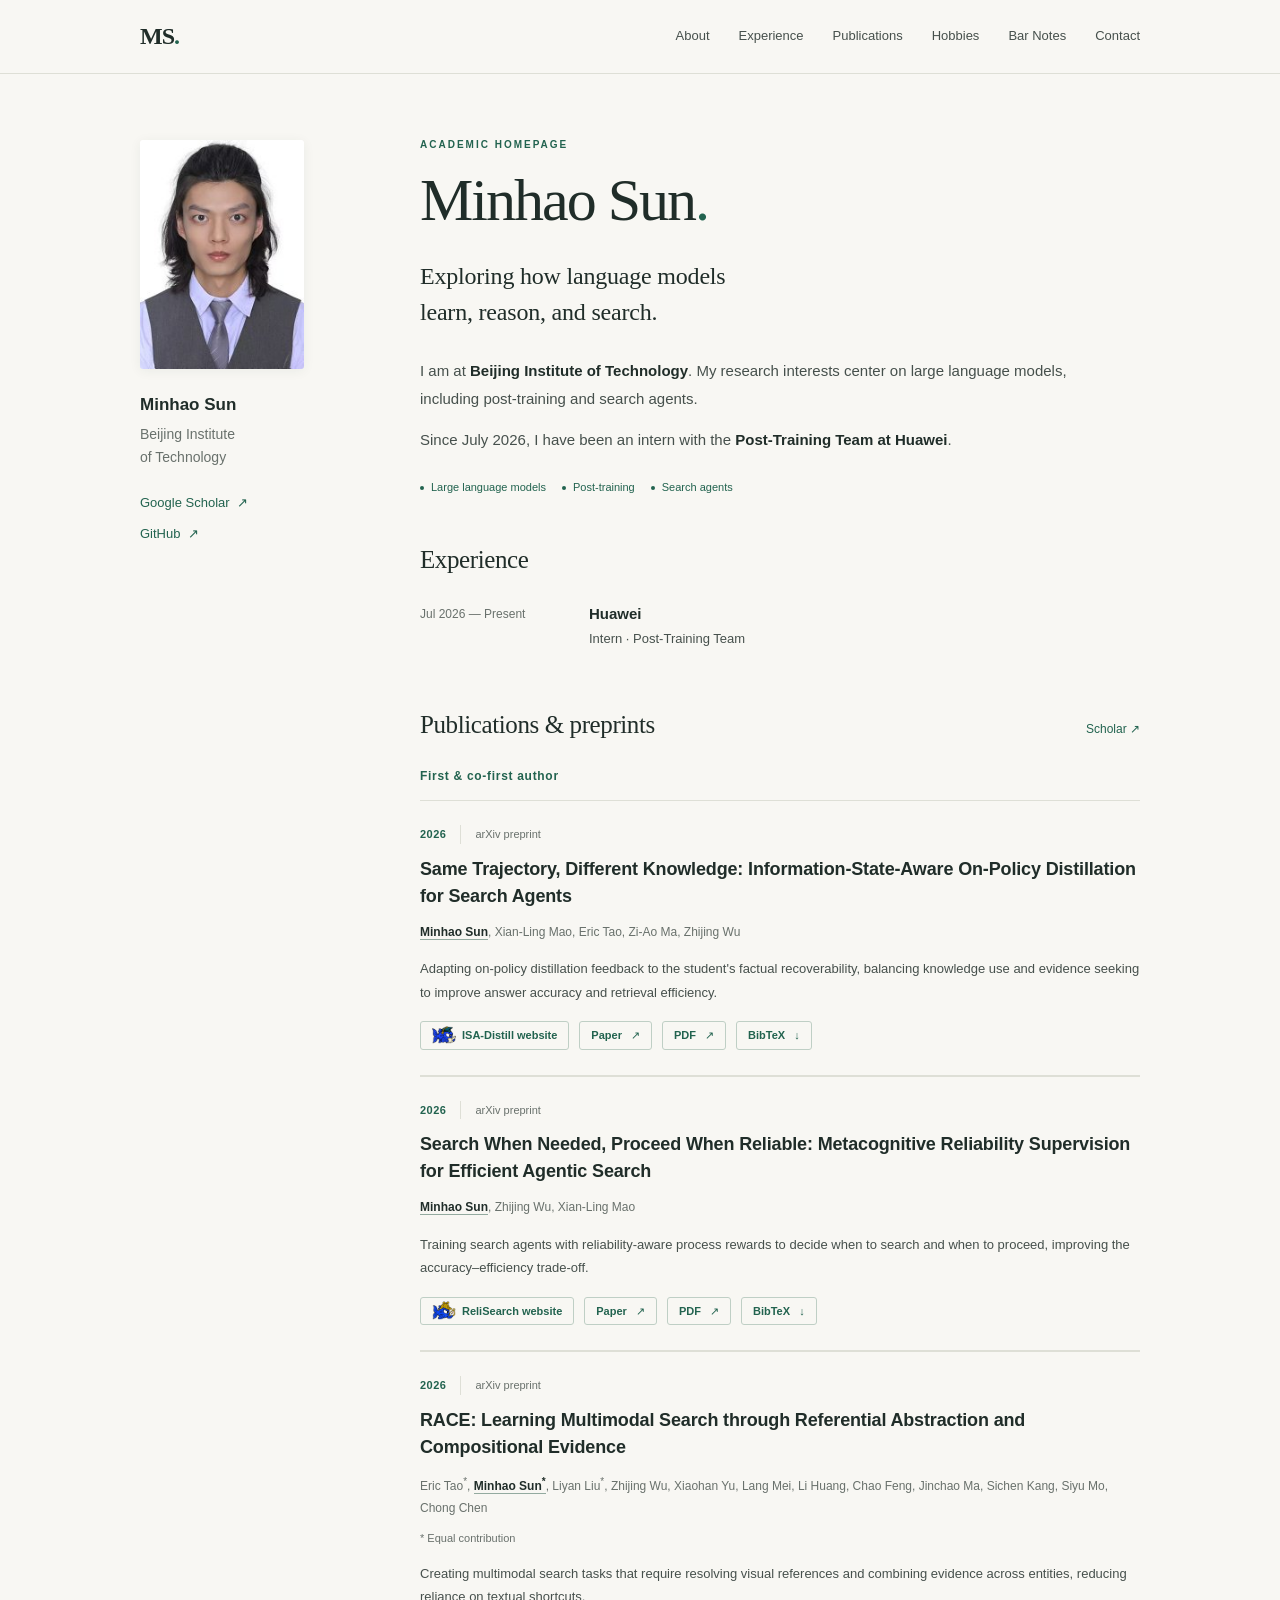
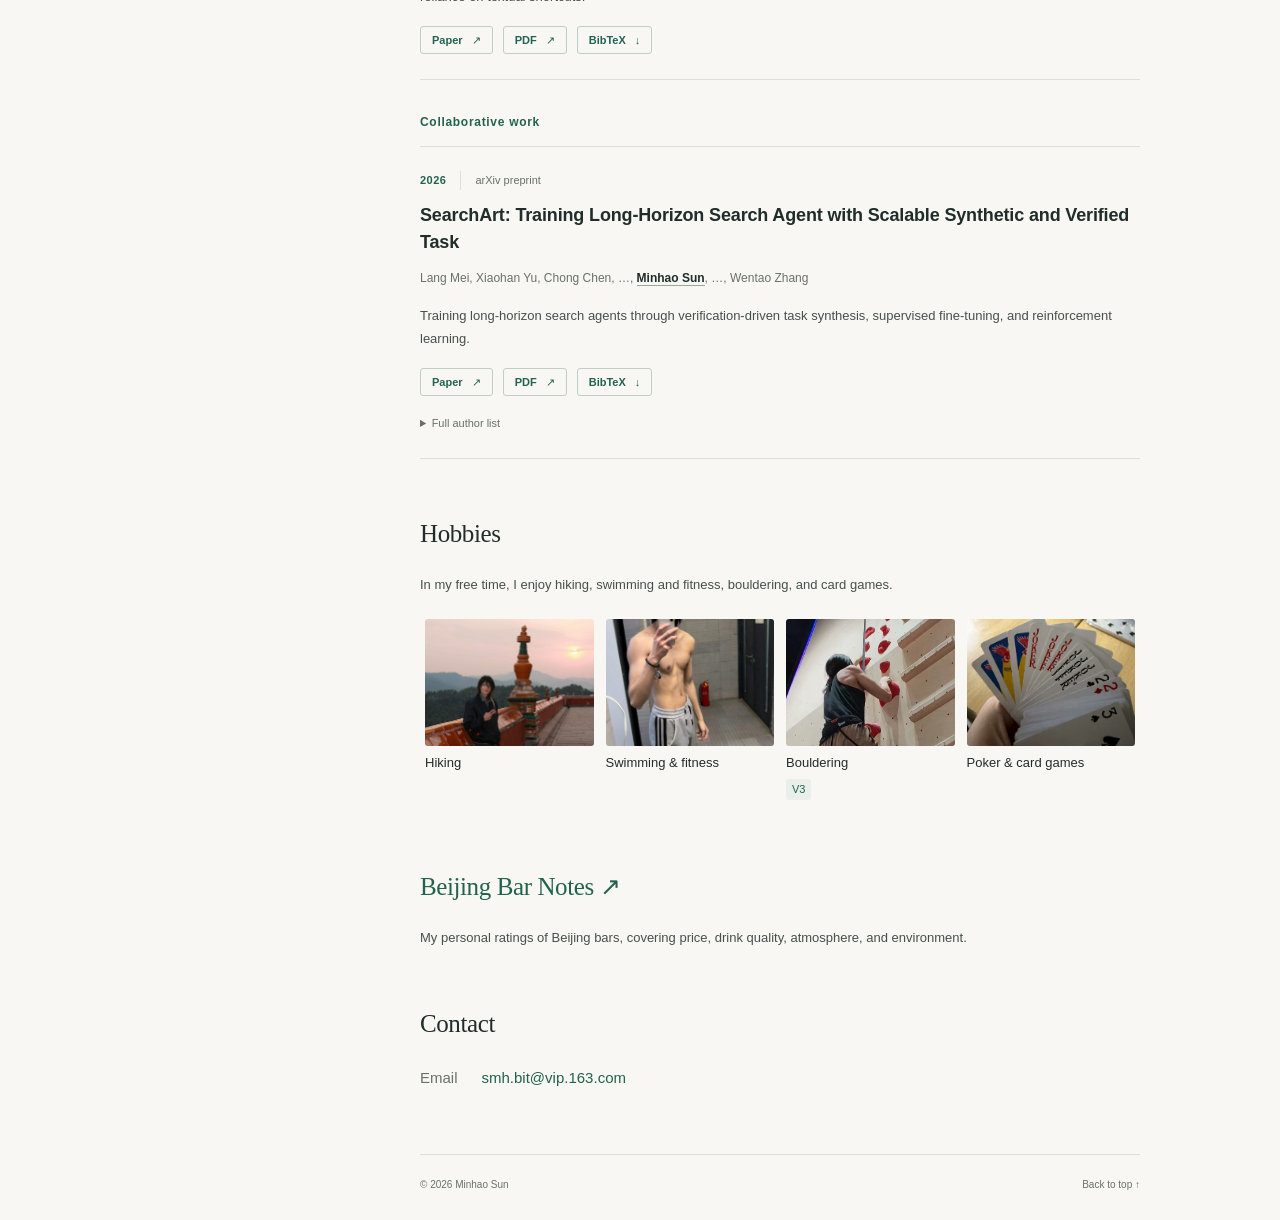
==== index.html @ 8933e7a0 "Link the ISA-Distill website from its publication entry" ====
<!doctype html>
<html lang="en">
<head>
  <meta charset="utf-8">
  <meta name="viewport" content="width=device-width, initial-scale=1">
  <title>Minhao Sun | Academic Homepage</title>
  <meta name="description" content="Minhao Sun, Beijing Institute of Technology. Research interests in large language models, post-training, and search agents.">
  <meta name="theme-color" content="#f8f7f3">
  <meta property="og:title" content="Minhao Sun | Academic Homepage">
  <meta property="og:description" content="Large language models, post-training, and search agents.">
  <meta property="og:type" content="website">
  <meta property="og:url" content="https://bitminhaosun.github.io/">
  <meta property="og:image" content="https://bitminhaosun.github.io/assets/portrait.jpg">
  <link rel="canonical" href="https://bitminhaosun.github.io/">
  <link rel="icon" href="assets/favicon.svg" type="image/svg+xml">
  <link rel="stylesheet" href="styles.css">
</head>
<body>
  <a class="skip-link" href="#main">Skip to content</a>
  <header class="site-header">
    <div class="header-inner">
      <a class="wordmark" href="#about" aria-label="Minhao Sun, home">MS<span aria-hidden="true">.</span></a>
      <nav aria-label="Main navigation">
        <a href="#about">About</a>
        <a href="#experience">Experience</a>
        <a href="#publications">Publications</a>
        <a href="#hobbies">Hobbies</a>
        <a href="#bar-notes">Bar Notes</a>
        <a href="#contact">Contact</a>
      </nav>
    </div>
  </header>

  <div class="page-layout">
    <aside class="profile" aria-label="Profile">
      <img class="portrait" src="assets/portrait.jpg" alt="Portrait of Minhao Sun" width="183" height="256">
      <div class="profile-info">
        <p class="profile-name">Minhao Sun</p>
        <p class="affiliation">Beijing Institute<br class="desktop-break"> of Technology</p>
        <div class="profile-links">
          <a href="https://scholar.google.com/citations?user=Bg1pQ3MAAAAJ&amp;hl=en">Google Scholar <span aria-hidden="true">↗</span></a>
          <a href="https://github.com/BITMinhaoSun">GitHub <span aria-hidden="true">↗</span></a>
        </div>
      </div>
    </aside>

    <main id="main">
      <section id="about" class="about" aria-labelledby="name">
        <p class="eyebrow">Academic homepage</p>
        <h1 id="name">Minhao Sun<span class="name-dot" aria-hidden="true">.</span></h1>
        <p class="intro">Exploring how language models<br class="wide-break"> learn, reason, and search.</p>
        <div class="bio">
          <p>I am at <strong>Beijing Institute of Technology</strong>. My research interests center on large language models, including post-training and search agents.</p>
          <p>Since July 2026, I have been an intern with the <strong>Post-Training Team at Huawei</strong>.</p>
        </div>
        <ul class="research-topics" aria-label="Research interests">
          <li>Large language models</li>
          <li>Post-training</li>
          <li>Search agents</li>
        </ul>
      </section>

      <section id="experience" class="section experience" aria-labelledby="experience-title">
        <div class="section-heading"><h2 id="experience-title">Experience</h2></div>
        <div class="experience-row">
          <p class="experience-date"><time datetime="2026-07">Jul 2026</time> — Present</p>
          <div>
            <h3>Huawei</h3>
            <p>Intern · Post-Training Team</p>
          </div>
        </div>
      </section>

      <section id="publications" class="section" aria-labelledby="publications-title">
        <div class="section-heading">
          <h2 id="publications-title">Publications &amp; preprints</h2>
          <a class="subtle-link" href="https://scholar.google.com/citations?user=Bg1pQ3MAAAAJ&amp;hl=en" aria-label="View publications on Google Scholar">Scholar <span aria-hidden="true">↗</span></a>
        </div>
        <section class="publication-group" aria-labelledby="lead-author-title">
          <h3 id="lead-author-title" class="publication-group-title">First &amp; co-first author</h3>
          <article class="publication" id="isa-distill">
            <div class="paper-meta"><span class="paper-year">2026</span><span>arXiv preprint</span></div>
            <h4><a href="https://arxiv.org/abs/2611.01987">Same Trajectory, Different Knowledge: Information-State-Aware On-Policy Distillation for Search Agents</a></h4>
            <p class="authors"><strong>Minhao Sun</strong>, Xian-Ling Mao, Eric Tao, Zi-Ao Ma, Zhijing Wu</p>
            <p class="paper-description">Adapting on-policy distillation feedback to the student's factual recoverability, balancing knowledge use and evidence seeking to improve answer accuracy and retrieval efficiency.</p>
            <div class="paper-links">
              <a class="project-website" href="ISA-OPD/"><img src="ISA-OPD/assets/favicon.png" width="24" height="24" alt="">ISA-Distill website</a>
              <a href="https://arxiv.org/abs/2611.01987">Paper <span aria-hidden="true">↗</span></a>
              <a href="https://arxiv.org/pdf/2611.01987">PDF <span aria-hidden="true">↗</span></a>
              <a href="assets/isa-distill.bib" download="isa-distill.bib">BibTeX <span aria-hidden="true">↓</span></a>
            </div>
          </article>
          <article class="publication" id="relisearch">
            <div class="paper-meta"><span class="paper-year">2026</span><span>arXiv preprint</span></div>
            <h4><a href="https://arxiv.org/abs/2610.41738">Search When Needed, Proceed When Reliable: Metacognitive Reliability Supervision for Efficient Agentic Search</a></h4>
            <p class="authors"><strong>Minhao Sun</strong>, Zhijing Wu, Xian-Ling Mao</p>
            <p class="paper-description">Training search agents with reliability-aware process rewards to decide when to search and when to proceed, improving the accuracy–efficiency trade-off.</p>
            <div class="paper-links">
              <a class="project-website" href="ReliSearch/"><img src="ReliSearch/assets/favicon.png" width="24" height="24" alt="">ReliSearch website</a>
              <a href="https://arxiv.org/abs/2610.41738">Paper <span aria-hidden="true">↗</span></a>
              <a href="https://arxiv.org/pdf/2610.41738">PDF <span aria-hidden="true">↗</span></a>
              <a href="assets/search-when-needed.bib" download="search-when-needed.bib">BibTeX <span aria-hidden="true">↓</span></a>
            </div>
          </article>
          <article class="publication">
            <div class="paper-meta"><span class="paper-year">2026</span><span>arXiv preprint</span></div>
            <h4><a href="https://arxiv.org/abs/2610.28382">RACE: Learning Multimodal Search through Referential Abstraction and Compositional Evidence</a></h4>
            <p class="authors">Eric Tao<sup>*</sup>, <strong>Minhao Sun<sup>*</sup></strong>, Liyan Liu<sup>*</sup>, Zhijing Wu, Xiaohan Yu, Lang Mei, Li Huang, Chao Feng, Jinchao Ma, Sichen Kang, Siyu Mo, Chong Chen</p>
            <p class="contribution-note">* Equal contribution</p>
            <p class="paper-description">Creating multimodal search tasks that require resolving visual references and combining evidence across entities, reducing reliance on textual shortcuts.</p>
            <div class="paper-links">
              <a href="https://arxiv.org/abs/2610.28382">Paper <span aria-hidden="true">↗</span></a>
              <a href="https://arxiv.org/pdf/2610.28382">PDF <span aria-hidden="true">↗</span></a>
              <a href="assets/race.bib" download="race.bib">BibTeX <span aria-hidden="true">↓</span></a>
            </div>
          </article>
        </section>
        <section class="publication-group" aria-labelledby="collaborative-title">
          <h3 id="collaborative-title" class="publication-group-title">Collaborative work</h3>
        <article class="publication">
          <div class="paper-meta"><span class="paper-year">2026</span><span>arXiv preprint</span></div>
          <h4><a href="https://arxiv.org/abs/2607.24850">SearchArt: Training Long-Horizon Search Agent with Scalable Synthetic and Verified Task</a></h4>
          <p class="authors">Lang Mei, Xiaohan Yu, Chong Chen, …, <strong>Minhao Sun</strong>, …, Wentao Zhang</p>
          <p class="paper-description">Training long-horizon search agents through verification-driven task synthesis, supervised fine-tuning, and reinforcement learning.</p>
          <div class="paper-links">
            <a href="https://arxiv.org/abs/2607.24850">Paper <span aria-hidden="true">↗</span></a>
            <a href="https://arxiv.org/pdf/2607.24850">PDF <span aria-hidden="true">↗</span></a>
            <a href="assets/searchart.bib" download="searchart.bib">BibTeX <span aria-hidden="true">↓</span></a>
          </div>
          <details class="author-details">
            <summary>Full author list</summary>
            <p>Lang Mei, Xiaohan Yu, Chong Chen, Liyan Liu, Xiangnan Chen, Jinchao Ma, Chao Feng, Li Huang, Siyu Mo, Sichen Kang, Yunkun Xu, Zhihan Yang, Zhujun Xue, Jingren Zhang, Qing He, Yingdi Huang, Hao Jiang, Ziao Ma, Zewei Pan, <strong>Minhao Sun</strong>, Zhuo Tao, Jinzhao Xiao, Gangtao Xin, Huanyao Zhang, Wenjian Zhang, Jiangshan Zhang, Guojie Zhu, Fangzhou Zou, Jiaxin Mao, Wentao Zhang.</p>
          </details>
        </article>
        </section>
      </section>

      <section id="hobbies" class="section hobbies" aria-labelledby="hobbies-title">
        <div class="section-heading"><h2 id="hobbies-title">Hobbies</h2></div>
          <p class="hobbies-intro">In my free time, I enjoy hiking, swimming and fitness, bouldering, and card games.</p>
        <div class="hobby-grid">
          <figure class="hobby">
            <a href="assets/hobbies/hiking.jpg" aria-label="View hiking photo">
              <img src="assets/hobbies/hiking.jpg" alt="A moment outdoors with mountains at sunset" width="1440" height="1017" loading="lazy" decoding="async">
            </a>
            <figcaption><span class="hobby-title">Hiking</span></figcaption>
          </figure>
          <figure class="hobby">
            <a href="assets/hobbies/swimming-fitness.png" aria-label="View swimming and fitness photo">
              <img src="assets/hobbies/swimming-fitness.png" alt="Fitness mirror selfie" width="1440" height="1169" loading="lazy" decoding="async">
            </a>
            <figcaption><span class="hobby-title">Swimming &amp; fitness</span></figcaption>
          </figure>
          <figure class="hobby">
            <a href="assets/hobbies/climbing.jpg" aria-label="View bouldering photo">
              <img src="assets/hobbies/climbing.jpg" alt="Climbing an indoor wall with a safety harness" width="1206" height="804" loading="lazy" decoding="async">
            </a>
            <figcaption><span class="hobby-title">Bouldering</span><span class="hobby-tags" aria-label="Bouldering grade"><span>V3</span></span></figcaption>
          </figure>
          <figure class="hobby">
            <a href="assets/hobbies/poker.jpg" aria-label="View poker photo">
              <img src="assets/hobbies/poker.jpg" alt="A hand of playing cards" width="1762" height="1279" loading="lazy" decoding="async">
            </a>
            <figcaption><span class="hobby-title">Poker &amp; card games</span></figcaption>
          </figure>
        </div>
      </section>

      <section id="bar-notes" class="section" aria-labelledby="bar-notes-title">
        <div class="section-heading"><h2 id="bar-notes-title"><a href="bars.html">Beijing Bar Notes <span aria-hidden="true">↗</span></a></h2></div>
        <p class="hobbies-intro">My personal ratings of Beijing bars, covering price, drink quality, atmosphere, and environment.</p>
      </section>

      <section id="contact" class="section contact" aria-labelledby="contact-title">
        <div class="section-heading"><h2 id="contact-title">Contact</h2></div>
        <p class="contact-email"><span>Email</span><a href="mailto:smh.bit@vip.163.com">smh.bit@vip.163.com</a></p>
      </section>

      <footer>
        <span>© 2026 Minhao Sun</span>
        <a href="#about">Back to top <span aria-hidden="true">↑</span></a>
      </footer>
    </main>
  </div>
</body>
</html>
---- styles.css ----
:root {
  color-scheme: light;
  --page: #f8f7f3;
  --ink: #202d29;
  --body: #46504c;
  --muted: #69716c;
  --accent: #22634f;
  --line: #dedfd6;
}
* { box-sizing: border-box; }
html { scroll-behavior: smooth; scroll-padding-top: 32px; }
body {
  margin: 0;
  background: var(--page);
  color: var(--body);
  font-family: -apple-system, BlinkMacSystemFont, "Segoe UI", Helvetica, Arial, sans-serif;
  font-size: 16px;
  line-height: 1.7;
  -webkit-font-smoothing: antialiased;
}
a { color: var(--accent); text-decoration: none; text-underline-offset: 4px; }
a:hover { text-decoration: underline; }
a:focus-visible, summary:focus-visible { outline: 2px solid var(--accent); outline-offset: 5px; border-radius: 2px; }
strong { font-weight: 600; color: var(--ink); }
.skip-link { position: absolute; top: -100px; left: 20px; padding: 8px 16px; background: white; z-index: 5; }
.skip-link:focus { top: 12px; }
.site-header { border-bottom: 1px solid var(--line); }
.header-inner { max-width: 1080px; margin: 0 auto; padding: 23px 40px; display: flex; justify-content: space-between; align-items: center; }
.wordmark { font: 600 24px Georgia, "Times New Roman", serif; color: var(--ink); letter-spacing: -1px; }
.wordmark span { color: var(--accent); }
.wordmark:hover { text-decoration: none; }
nav { display: flex; gap: 29px; font-size: 13px; }
nav a { color: var(--body); }
.page-layout { max-width: 1080px; margin: 0 auto; padding: 66px 40px 0; display: grid; grid-template-columns: 216px minmax(0, 1fr); gap: 64px; }
.profile { align-self: start; position: sticky; top: 42px; }
.portrait { display: block; width: 164px; height: auto; border-radius: 3px; background: #fff; box-shadow: 0 2px 12px #243d2810; }
.profile-name { margin: 22px 0 3px; color: var(--ink); font-size: 17px; font-weight: 600; }
.affiliation { margin: 0; color: var(--muted); font-size: 14px; line-height: 1.6; }
.profile-links { margin-top: 24px; display: flex; flex-direction: column; align-items: flex-start; gap: 9px; font-size: 13px; }
.profile-links span { margin-left: 4px; }
.eyebrow { margin: -4px 0 14px; color: var(--accent); font-size: 10px; font-weight: 650; letter-spacing: 2px; text-transform: uppercase; }
h1, h2, h3, h4, p { overflow-wrap: break-word; }
h1 { margin: 0; color: var(--ink); font: 400 clamp(42px, 5vw, 60px)/1.12 Georgia, "Times New Roman", serif; letter-spacing: -2px; }
.name-dot { color: var(--accent); }
.intro { margin: 24px 0 27px; font: 400 24px/1.5 Georgia, "Times New Roman", serif; color: var(--ink); letter-spacing: -.2px; }
.bio { max-width: 650px; font-size: 15px; line-height: 1.85; }
.bio p { margin: 0 0 13px; }
.research-topics { list-style: none; padding: 0; margin: 25px 0 0; display: flex; flex-wrap: wrap; gap: 8px 16px; font-size: 11px; color: var(--accent); }
.research-topics li { display: flex; align-items: center; gap: 7px; }
.research-topics li::before { content: ""; width: 4px; height: 4px; border-radius: 50%; background: var(--accent); }
.section { margin-top: 59px; }
.section-heading { display: flex; align-items: baseline; justify-content: space-between; gap: 16px; margin-bottom: 24px; }
h2 { margin: 0; color: var(--ink); font: 400 25px/1.3 Georgia, "Times New Roman", serif; letter-spacing: -.4px; }
.subtle-link { flex-shrink: 0; font-size: 12px; }
.publication-group + .publication-group { margin-top: 32px; }
.publication-group-title { margin: 0 0 14px; color: var(--accent); font-size: 12px; font-weight: 600; letter-spacing: .7px; }
.contribution-note { margin: 10px 0 0; color: var(--muted); font-size: 11px; }
.publication { border-top: 1px solid var(--line); border-bottom: 1px solid var(--line); padding: 24px 0 25px; }
.paper-meta { display: flex; gap: 14px; align-items: center; color: var(--muted); font-size: 11px; margin-bottom: 12px; }
.paper-year { color: var(--accent); font-weight: 650; letter-spacing: .5px; }
.paper-meta > span + span { border-left: 1px solid var(--line); padding-left: 14px; }
.publication h4 { margin: 0 0 12px; color: var(--ink); font-size: 18px; font-weight: 600; line-height: 1.5; letter-spacing: -.15px; }
.publication h4 a { color: inherit; }
.authors { margin: 0; font-size: 12px; line-height: 1.8; color: var(--muted); }
.authors strong { color: var(--ink); border-bottom: 1px solid #93aa9f; }
.paper-description { margin: 14px 0 17px; font-size: 13px; line-height: 1.8; }
.paper-links { display: flex; flex-wrap: wrap; gap: 10px; }
.paper-links a { font-size: 11px; font-weight: 550; line-height: 1.5; padding: 5px 11px; border: 1px solid #bfcfc5; border-radius: 3px; }
.paper-links a:hover { background: #eaf0e9; text-decoration: none; border-color: var(--accent); }
.paper-links .project-website { display: inline-flex; align-items: center; gap: 6px; padding-block: 1px; }
.paper-links span { margin-left: 6px; }
.author-details { margin-top: 18px; font-size: 11px; color: var(--muted); }
.author-details summary { cursor: pointer; width: fit-content; }
.author-details p { line-height: 1.9; margin: 12px 0 0; }
.experience { margin-top: 47px; }
.experience-row { display: grid; grid-template-columns: 155px 1fr; gap: 14px; }
.experience-date { margin: 3px 0 0; font-size: 12px; color: var(--muted); }
.experience-row h3 { margin: 0 0 2px; font-size: 15px; font-weight: 600; color: var(--ink); }
.experience-row div p { margin: 0; font-size: 13px; }
.hobbies-intro { margin: 16px 0 0; font-size: 13px; line-height: 1.7; }
.hobby-title { display: block; line-height: 1.5; }
.hobby-tags { display: flex; flex-wrap: wrap; gap: 4px; margin-top: 7px; }
.hobby-tags > span { padding: 2px 6px; border-radius: 3px; background: #eaf0e9; color: var(--accent); font-size: 11px; font-weight: 400; line-height: 1.5; white-space: nowrap; }
.hobby-grid { display: grid; grid-template-columns: repeat(4, minmax(150px, 1fr)); gap: 12px; margin-top: 18px; padding: 5px 5px 12px; overflow-x: auto; scroll-snap-type: x proximity; }
.hobby { margin: 0; min-width: 0; scroll-snap-align: start; }
.hobby a { display: block; border-radius: 3px; }
.hobby img { display: block; width: 100%; height: auto; aspect-ratio: 4 / 3; object-fit: cover; border-radius: 3px; background: var(--line); }
.hobby figcaption { margin-top: 7px; color: var(--ink); font-size: 13px; font-weight: 500; }
.contact-email { display: flex; flex-wrap: wrap; gap: 8px 24px; margin: 0; font-size: 15px; }
.contact-email span { color: var(--muted); }
.contact-email a { overflow-wrap: anywhere; }
footer { margin-top: 64px; border-top: 1px solid var(--line); padding: 21px 0 27px; display: flex; justify-content: space-between; gap: 16px; font-size: 10px; color: var(--muted); }
footer a { color: var(--muted); }
footer { flex-wrap: wrap; }
@media (max-width: 900px) {
  .page-layout { grid-template-columns: 180px minmax(0, 1fr); gap: 38px; padding-top: 48px; }
  .portrait { width: 150px; }
  .intro { font-size: 22px; }
  .wide-break { display: none; }
  .research-topics { gap: 7px 12px; }
}
@media (max-width: 650px) {
  .header-inner { padding: 18px 24px; flex-wrap: wrap; gap: 16px; }
  nav { flex-wrap: wrap; gap: 8px 17px; font-size: 11px; }
  .page-layout { display: block; padding: 31px 24px 0; }
  .profile { position: static; display: flex; gap: 24px; align-items: center; margin-bottom: 40px; }
  .portrait { width: 98px; flex-shrink: 0; }
  .profile-name { margin: 0 0 4px; font-size: 16px; }
  .affiliation { font-size: 12px; }
  .desktop-break { display: none; }
  .profile-links { margin-top: 13px; gap: 4px; font-size: 12px; }
  .eyebrow { font-size: 9px; margin-bottom: 12px; }
  h1 { font-size: 47px; }
  .intro { font-size: 23px; margin-top: 20px; margin-bottom: 22px; }
  .bio { font-size: 14px; }
  .research-topics { font-size: 10px; }
  .section { margin-top: 43px; }
  h2 { font-size: 23px; }
  .section-heading { gap: 12px; margin-bottom: 20px; }
  .subtle-link { font-size: 11px; }
  .publication h4 { font-size: 17px; }
  .authors { font-size: 12px; }
  .paper-description { font-size: 13px; }
  .experience-row { grid-template-columns: 1fr; gap: 6px; }
  footer { margin-top: 48px; }
}
@media (max-width: 480px) {
  nav { width: 100%; }

}
@media (prefers-reduced-motion: reduce) { html { scroll-behavior: auto; } }
@media print {
  body { background: white; font-size: 12px; }
  .site-header, .skip-link, footer, .paper-links, .author-details { display: none; }
  .page-layout { padding: 0; gap: 30px; grid-template-columns: 150px minmax(0, 1fr); }
  .profile { position: static; }
  .portrait { width: 125px; }
  h1 { font-size: 40px; }
  .section { break-inside: avoid; margin-top: 30px; }
}
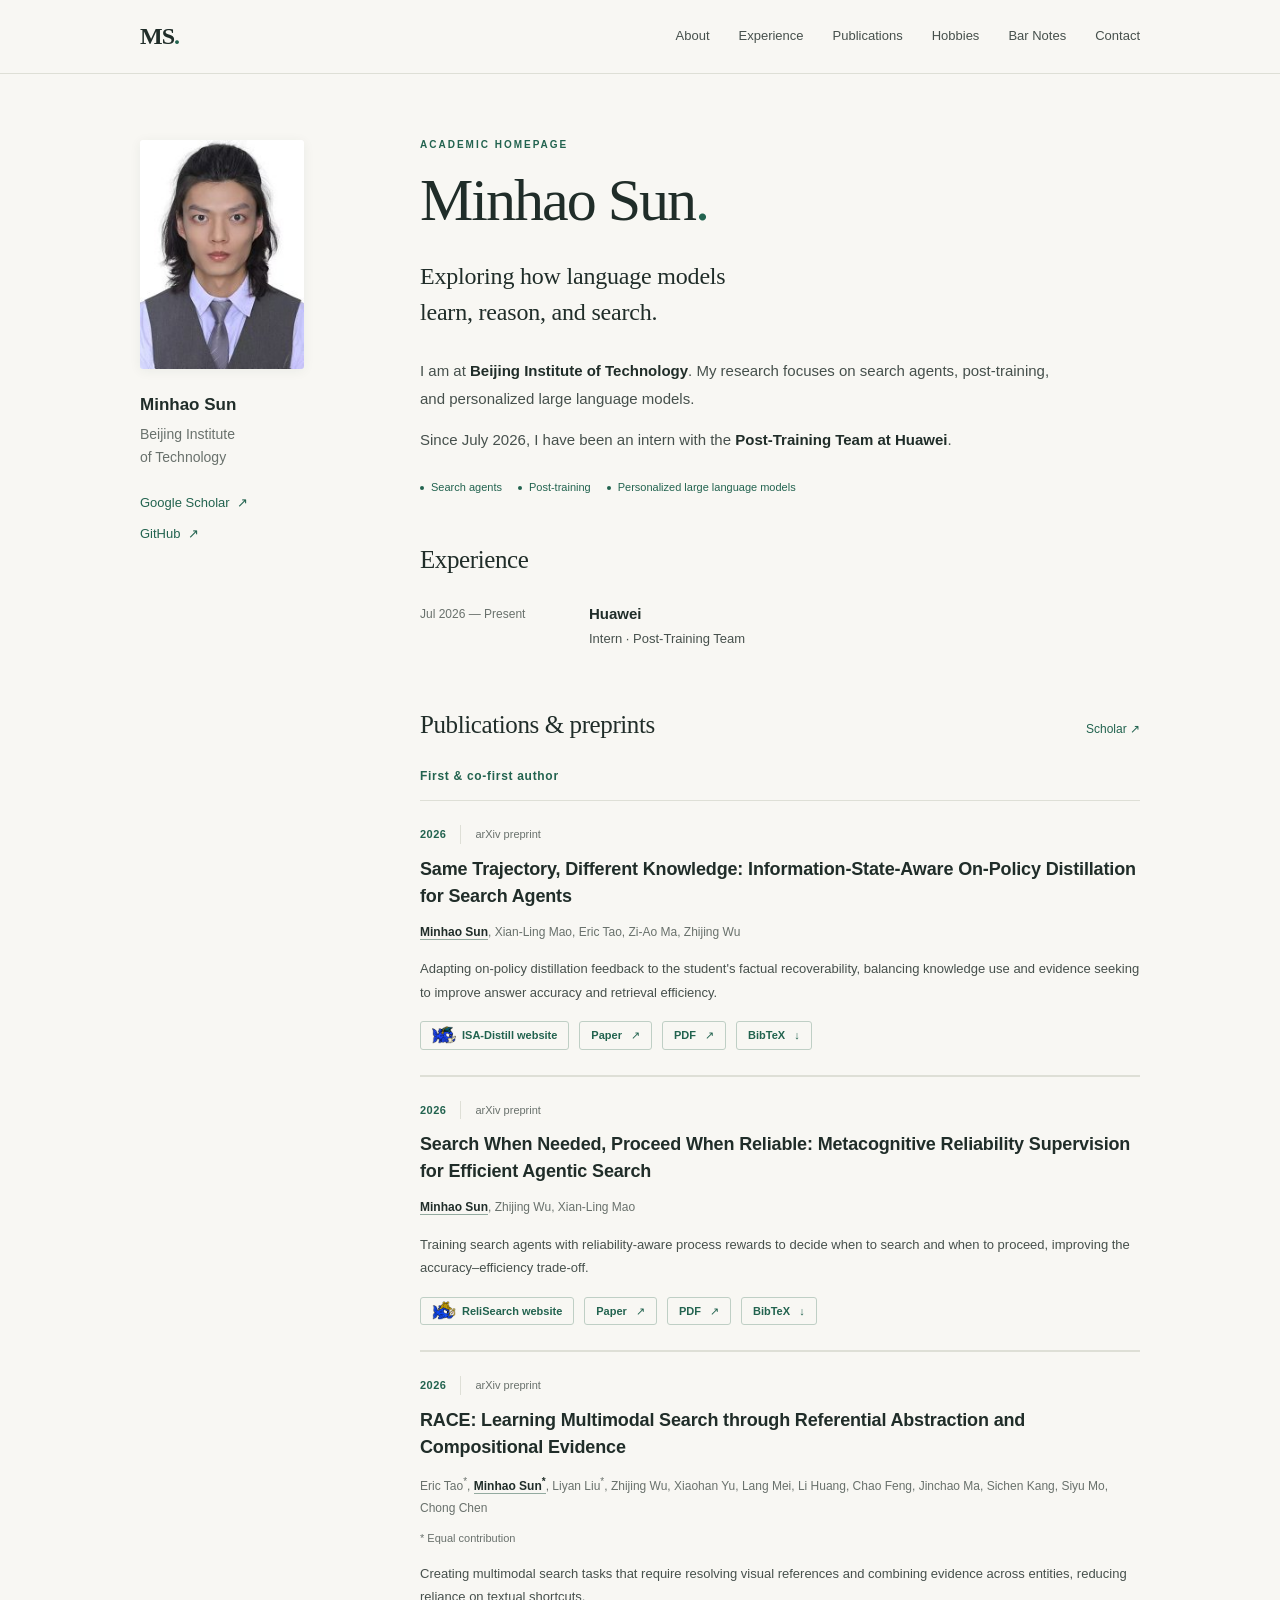
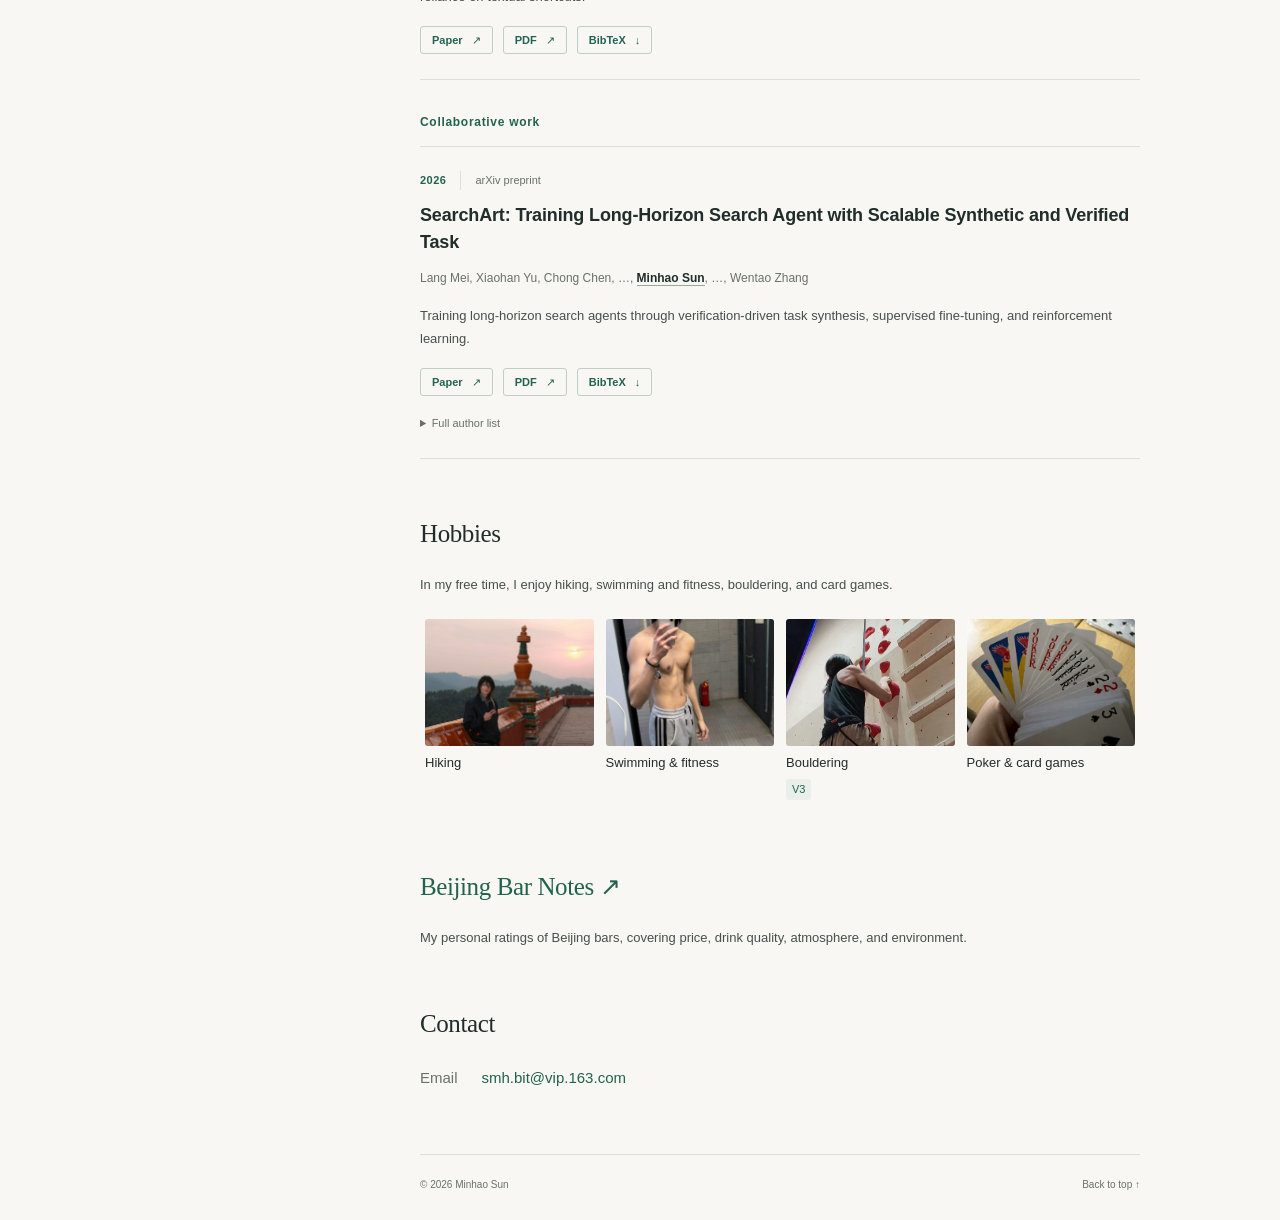
==== commit 3edd02d1: "Update research interests on the personal homepage" ====
--- a/index.html
+++ b/index.html
@@ -4,10 +4,10 @@
   <meta charset="utf-8">
   <meta name="viewport" content="width=device-width, initial-scale=1">
   <title>Minhao Sun | Academic Homepage</title>
-  <meta name="description" content="Minhao Sun, Beijing Institute of Technology. Research interests in large language models, post-training, and search agents.">
+  <meta name="description" content="Minhao Sun, Beijing Institute of Technology. Research interests in search agents, post-training, and personalized large language models.">
   <meta name="theme-color" content="#f8f7f3">
   <meta property="og:title" content="Minhao Sun | Academic Homepage">
-  <meta property="og:description" content="Large language models, post-training, and search agents.">
+  <meta property="og:description" content="Search agents, post-training, and personalized large language models.">
   <meta property="og:type" content="website">
   <meta property="og:url" content="https://bitminhaosun.github.io/">
   <meta property="og:image" content="https://bitminhaosun.github.io/assets/portrait.jpg">
@@ -50,13 +50,13 @@
         <h1 id="name">Minhao Sun<span class="name-dot" aria-hidden="true">.</span></h1>
         <p class="intro">Exploring how language models<br class="wide-break"> learn, reason, and search.</p>
         <div class="bio">
-          <p>I am at <strong>Beijing Institute of Technology</strong>. My research interests center on large language models, including post-training and search agents.</p>
+          <p>I am at <strong>Beijing Institute of Technology</strong>. My research focuses on search agents, post-training, and personalized large language models.</p>
           <p>Since July 2026, I have been an intern with the <strong>Post-Training Team at Huawei</strong>.</p>
         </div>
         <ul class="research-topics" aria-label="Research interests">
-          <li>Large language models</li>
+          <li>Search agents</li>
           <li>Post-training</li>
-          <li>Search agents</li>
+          <li>Personalized large language models</li>
         </ul>
       </section>
 
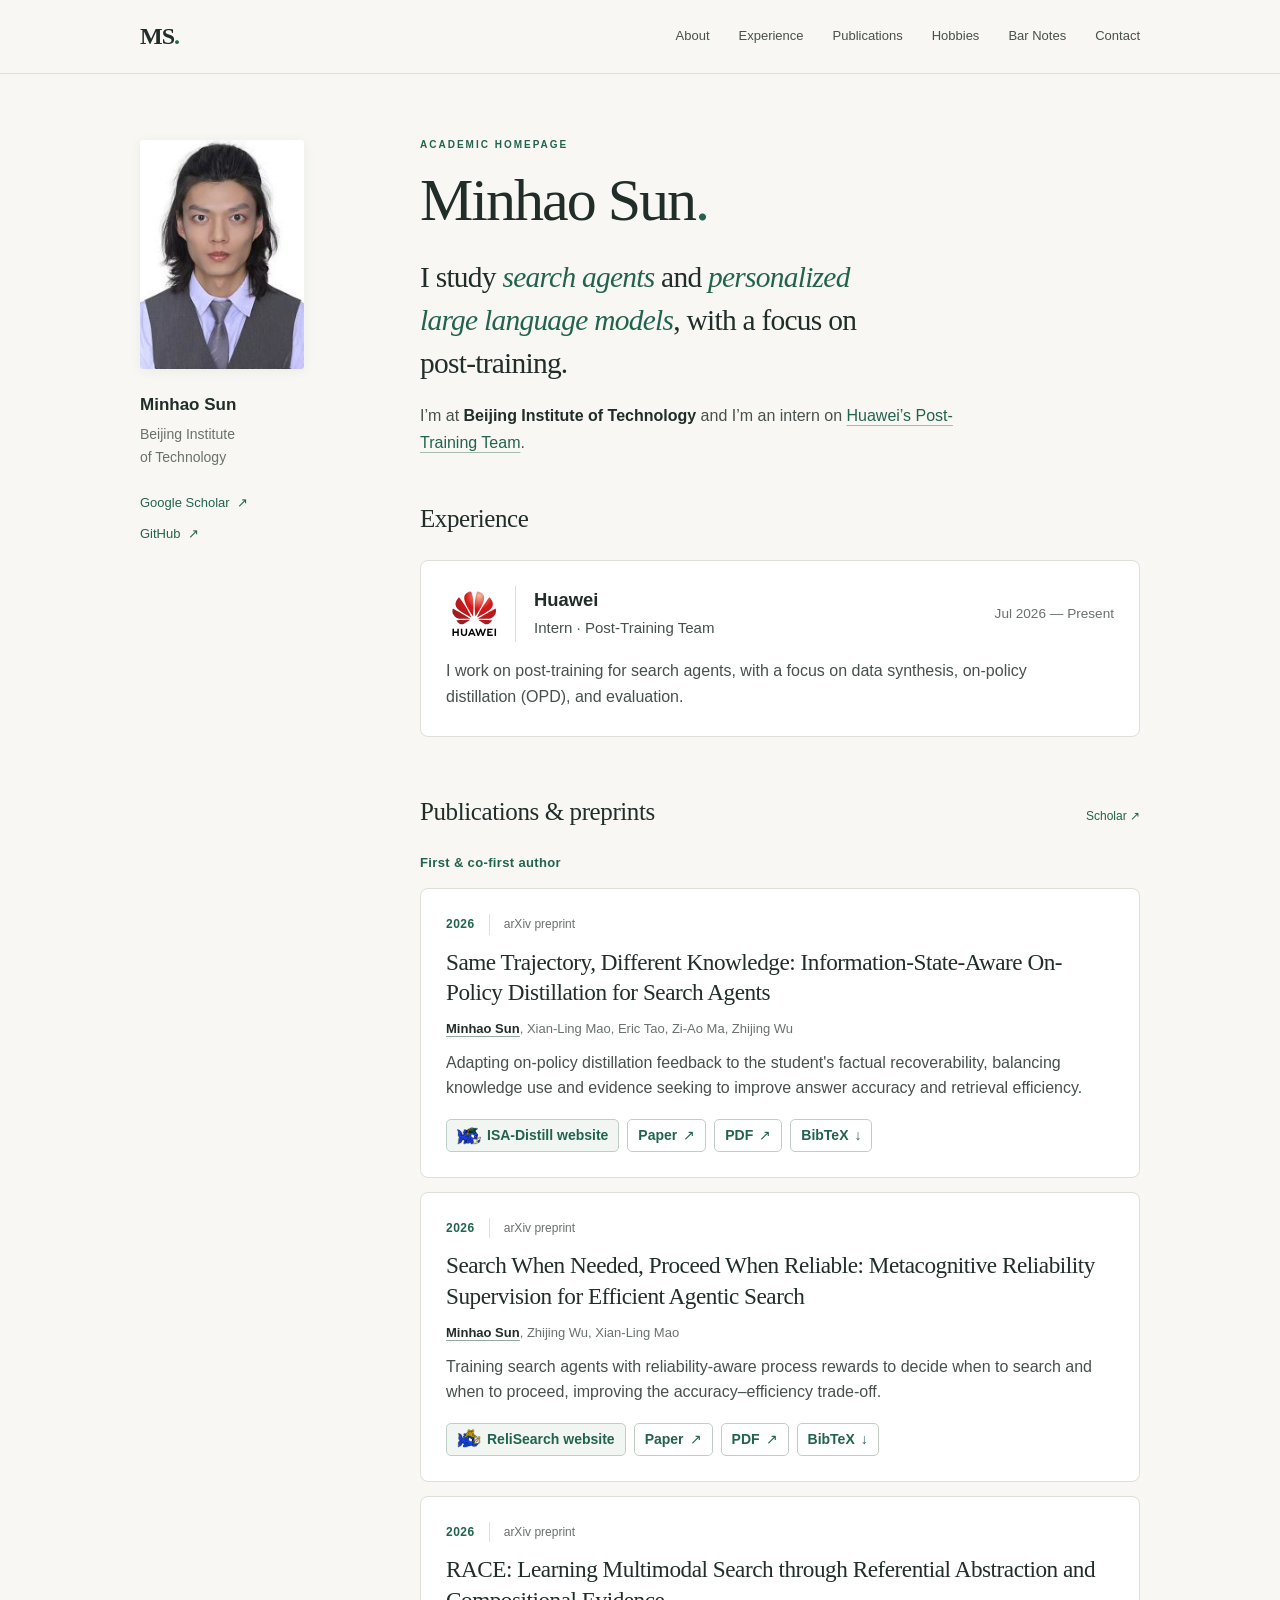
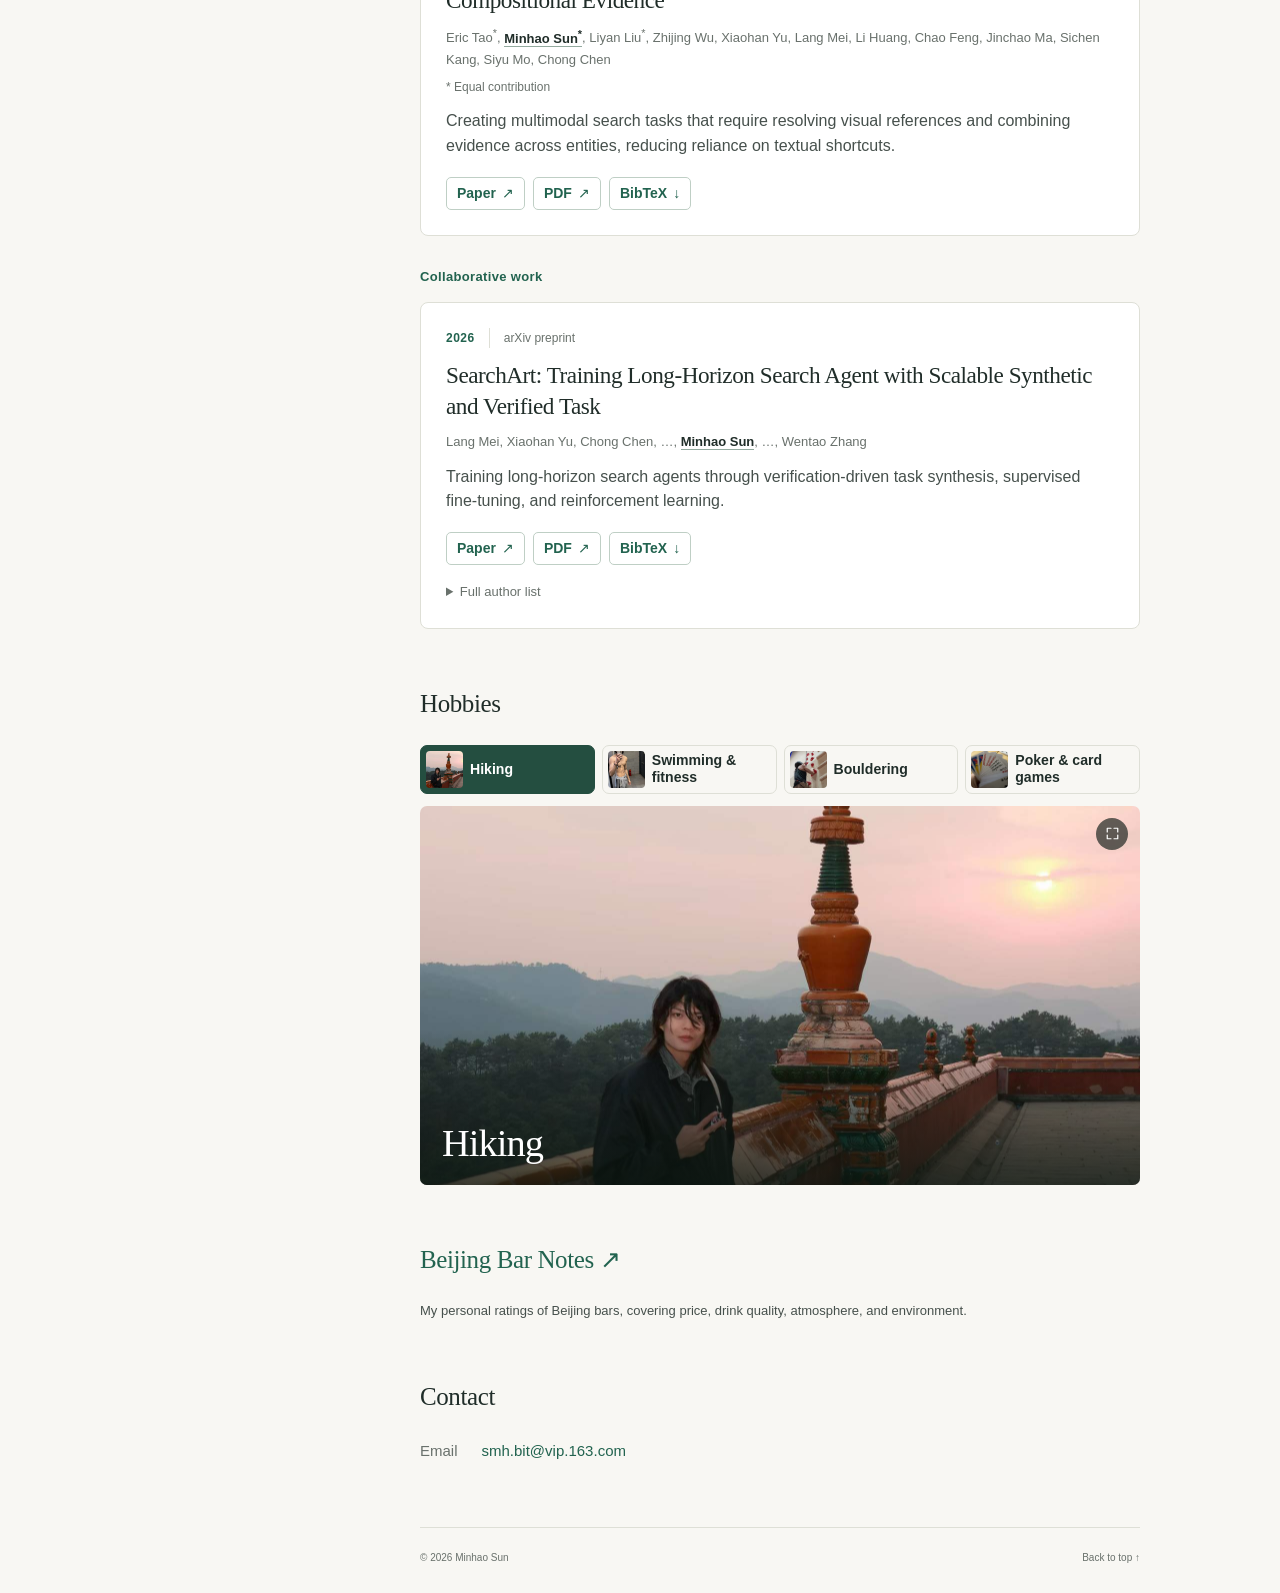
==== commit f425a24e: "Update homepage research profile, publication cards and hobby gallery" ====
--- a/index.html
+++ b/index.html
@@ -13,7 +13,9 @@
   <meta property="og:image" content="https://bitminhaosun.github.io/assets/portrait.jpg">
   <link rel="canonical" href="https://bitminhaosun.github.io/">
   <link rel="icon" href="assets/favicon.svg" type="image/svg+xml">
-  <link rel="stylesheet" href="styles.css">
+  <link rel="stylesheet" href="styles.css?v=87d8f8a6a1">
+  <link rel="stylesheet" href="hobbies.css">
+  <script src="hobbies.js" defer></script>
 </head>
 <body>
   <a class="skip-link" href="#main">Skip to content</a>
@@ -48,27 +50,25 @@
       <section id="about" class="about" aria-labelledby="name">
         <p class="eyebrow">Academic homepage</p>
         <h1 id="name">Minhao Sun<span class="name-dot" aria-hidden="true">.</span></h1>
-        <p class="intro">Exploring how language models<br class="wide-break"> learn, reason, and search.</p>
+        <p class="research-focus">I study <em>search agents</em> and <em>personalized large language models</em>, with a focus on post-training.</p>
         <div class="bio">
-          <p>I am at <strong>Beijing Institute of Technology</strong>. My research focuses on search agents, post-training, and personalized large language models.</p>
-          <p>Since July 2026, I have been an intern with the <strong>Post-Training Team at Huawei</strong>.</p>
-        </div>
-        <ul class="research-topics" aria-label="Research interests">
-          <li>Search agents</li>
-          <li>Post-training</li>
-          <li>Personalized large language models</li>
-        </ul>
+          <p>I’m at <strong>Beijing Institute of Technology</strong> and I’m an intern on <a href="#experience">Huawei’s Post-Training Team</a>.</p>
+        </div>
       </section>
 
       <section id="experience" class="section experience" aria-labelledby="experience-title">
         <div class="section-heading"><h2 id="experience-title">Experience</h2></div>
-        <div class="experience-row">
-          <p class="experience-date"><time datetime="2026-07">Jul 2026</time> — Present</p>
-          <div>
-            <h3>Huawei</h3>
-            <p>Intern · Post-Training Team</p>
+        <article class="experience-card" aria-labelledby="huawei-title">
+          <div class="experience-identity">
+            <div class="employer-mark"><img src="assets/huawei-logo.svg" alt="" width="76" height="54"></div>
+            <div class="experience-role">
+              <h3 id="huawei-title">Huawei</h3>
+              <p>Intern · Post-Training Team</p>
+            </div>
+            <p class="experience-date"><time datetime="2026-07">Jul 2026</time> — Present</p>
           </div>
-        </div>
+          <p class="experience-work">I work on post-training for search agents, with a focus on data synthesis, on-policy distillation (OPD), and evaluation.</p>
+        </article>
       </section>
 
       <section id="publications" class="section" aria-labelledby="publications-title">
@@ -137,33 +137,47 @@
 
       <section id="hobbies" class="section hobbies" aria-labelledby="hobbies-title">
         <div class="section-heading"><h2 id="hobbies-title">Hobbies</h2></div>
-          <p class="hobbies-intro">In my free time, I enjoy hiking, swimming and fitness, bouldering, and card games.</p>
-        <div class="hobby-grid">
-          <figure class="hobby">
-            <a href="assets/hobbies/hiking.jpg" aria-label="View hiking photo">
-              <img src="assets/hobbies/hiking.jpg" alt="A moment outdoors with mountains at sunset" width="1440" height="1017" loading="lazy" decoding="async">
-            </a>
-            <figcaption><span class="hobby-title">Hiking</span></figcaption>
-          </figure>
-          <figure class="hobby">
-            <a href="assets/hobbies/swimming-fitness.png" aria-label="View swimming and fitness photo">
-              <img src="assets/hobbies/swimming-fitness.png" alt="Fitness mirror selfie" width="1440" height="1169" loading="lazy" decoding="async">
-            </a>
-            <figcaption><span class="hobby-title">Swimming &amp; fitness</span></figcaption>
-          </figure>
-          <figure class="hobby">
-            <a href="assets/hobbies/climbing.jpg" aria-label="View bouldering photo">
-              <img src="assets/hobbies/climbing.jpg" alt="Climbing an indoor wall with a safety harness" width="1206" height="804" loading="lazy" decoding="async">
-            </a>
-            <figcaption><span class="hobby-title">Bouldering</span><span class="hobby-tags" aria-label="Bouldering grade"><span>V3</span></span></figcaption>
-          </figure>
-          <figure class="hobby">
-            <a href="assets/hobbies/poker.jpg" aria-label="View poker photo">
-              <img src="assets/hobbies/poker.jpg" alt="A hand of playing cards" width="1762" height="1279" loading="lazy" decoding="async">
-            </a>
-            <figcaption><span class="hobby-title">Poker &amp; card games</span></figcaption>
-          </figure>
-        </div>
+        <div class="hobby-album">
+          <div class="album-tabs" role="tablist" aria-label="Choose a hobby" hidden></div>
+          <div class="album-photos">
+            <div class="album-panel" id="album-hiking">
+              <figure>
+                <a class="album-open" href="assets/hobbies/hiking.jpg" aria-label="View hiking photo">
+                  <img src="assets/hobbies/hiking.jpg" alt="A moment outdoors with mountains at sunset" width="1440" height="1017" loading="lazy" decoding="async">
+                </a>
+                <figcaption><span class="album-name">Hiking</span></figcaption>
+              </figure>
+            </div>
+            <div class="album-panel" id="album-fitness">
+              <figure>
+                <a class="album-open" href="assets/hobbies/swimming-fitness.png" aria-label="View swimming and fitness photo">
+                  <img src="assets/hobbies/swimming-fitness.png" alt="Fitness mirror selfie" width="1440" height="1169" loading="lazy" decoding="async">
+                </a>
+                <figcaption><span class="album-name">Swimming &amp; fitness</span></figcaption>
+              </figure>
+            </div>
+            <div class="album-panel" id="album-bouldering">
+              <figure>
+                <a class="album-open" href="assets/hobbies/climbing.jpg" aria-label="View bouldering photo">
+                  <img src="assets/hobbies/climbing.jpg" alt="Climbing an indoor wall with a safety harness" width="1206" height="804" loading="lazy" decoding="async">
+                </a>
+                <figcaption><span class="album-name">Bouldering</span><span class="album-grade" aria-label="Bouldering grade V3">V3</span></figcaption>
+              </figure>
+            </div>
+            <div class="album-panel" id="album-cards">
+              <figure>
+                <a class="album-open" href="assets/hobbies/poker.jpg" aria-label="View poker photo">
+                  <img src="assets/hobbies/poker.jpg" alt="A hand of playing cards" width="1762" height="1279" loading="lazy" decoding="async">
+                </a>
+                <figcaption><span class="album-name">Poker &amp; card games</span></figcaption>
+              </figure>
+            </div>
+          </div>
+        </div>
+        <dialog class="album-viewer" aria-labelledby="album-viewer-title">
+          <div class="album-viewer-bar"><span id="album-viewer-title"></span><button type="button" class="album-close" aria-label="Close full-size photo">Close <span aria-hidden="true">×</span></button></div>
+          <img alt="">
+        </dialog>
       </section>
 
       <section id="bar-notes" class="section" aria-labelledby="bar-notes-title">
--- a/styles.css
+++ b/styles.css
@@ -42,50 +42,46 @@
 h1, h2, h3, h4, p { overflow-wrap: break-word; }
 h1 { margin: 0; color: var(--ink); font: 400 clamp(42px, 5vw, 60px)/1.12 Georgia, "Times New Roman", serif; letter-spacing: -2px; }
 .name-dot { color: var(--accent); }
-.intro { margin: 24px 0 27px; font: 400 24px/1.5 Georgia, "Times New Roman", serif; color: var(--ink); letter-spacing: -.2px; }
-.bio { max-width: 650px; font-size: 15px; line-height: 1.85; }
-.bio p { margin: 0 0 13px; }
-.research-topics { list-style: none; padding: 0; margin: 25px 0 0; display: flex; flex-wrap: wrap; gap: 8px 16px; font-size: 11px; color: var(--accent); }
-.research-topics li { display: flex; align-items: center; gap: 7px; }
-.research-topics li::before { content: ""; width: 4px; height: 4px; border-radius: 50%; background: var(--accent); }
+.research-focus { max-width: 35ch; margin: 22px 0 17px; color: var(--ink); font: 400 clamp(1.35rem, 2.3vw, 1.85rem)/1.46 Georgia, "Times New Roman", serif; letter-spacing: -.025em; text-wrap: pretty; }
+.research-focus em { color: var(--accent); }
+.bio { max-width: 60ch; font-size: 1rem; line-height: 1.7; }
+.bio p { margin: 0; }
+.bio a { text-decoration: underline; text-decoration-color: #a3bbb0; }
 .section { margin-top: 59px; }
 .section-heading { display: flex; align-items: baseline; justify-content: space-between; gap: 16px; margin-bottom: 24px; }
 h2 { margin: 0; color: var(--ink); font: 400 25px/1.3 Georgia, "Times New Roman", serif; letter-spacing: -.4px; }
 .subtle-link { flex-shrink: 0; font-size: 12px; }
-.publication-group + .publication-group { margin-top: 32px; }
-.publication-group-title { margin: 0 0 14px; color: var(--accent); font-size: 12px; font-weight: 600; letter-spacing: .7px; }
-.contribution-note { margin: 10px 0 0; color: var(--muted); font-size: 11px; }
-.publication { border-top: 1px solid var(--line); border-bottom: 1px solid var(--line); padding: 24px 0 25px; }
-.paper-meta { display: flex; gap: 14px; align-items: center; color: var(--muted); font-size: 11px; margin-bottom: 12px; }
+.experience-card, .publication { padding: clamp(16px, 2.4vw, 25px); border: 1px solid var(--line); border-radius: 8px; background: #fff; }
+.publication-group { display: grid; gap: 14px; }
+.publication-group + .publication-group { margin-top: 30px; }
+.publication-group-title { margin: 0; color: var(--accent); font-size: 13px; font-weight: 600; letter-spacing: .35px; }
+.contribution-note { margin: 6px 0 0; color: var(--muted); font-size: .75rem; }
+.paper-meta { display: flex; gap: 14px; align-items: center; color: var(--muted); font-size: .75rem; margin-bottom: 12px; }
 .paper-year { color: var(--accent); font-weight: 650; letter-spacing: .5px; }
 .paper-meta > span + span { border-left: 1px solid var(--line); padding-left: 14px; }
-.publication h4 { margin: 0 0 12px; color: var(--ink); font-size: 18px; font-weight: 600; line-height: 1.5; letter-spacing: -.15px; }
+.publication h4 { margin: 0 0 10px; color: var(--ink); font: 400 clamp(1.2rem, 2vw, 1.45rem)/1.32 Georgia, "Times New Roman", serif; letter-spacing: -.02em; }
 .publication h4 a { color: inherit; }
-.authors { margin: 0; font-size: 12px; line-height: 1.8; color: var(--muted); }
+.authors { margin: 0; font-size: 13px; line-height: 1.65; color: var(--muted); }
 .authors strong { color: var(--ink); border-bottom: 1px solid #93aa9f; }
-.paper-description { margin: 14px 0 17px; font-size: 13px; line-height: 1.8; }
-.paper-links { display: flex; flex-wrap: wrap; gap: 10px; }
-.paper-links a { font-size: 11px; font-weight: 550; line-height: 1.5; padding: 5px 11px; border: 1px solid #bfcfc5; border-radius: 3px; }
+.paper-description { margin: 12px 0 18px; font-size: 1rem; line-height: 1.55; }
+.paper-links { display: flex; flex-wrap: wrap; gap: 8px; }
+.paper-links a { display: inline-flex; align-items: center; font-size: .875rem; font-weight: 550; line-height: 1.5; padding: 5px 10px; border: 1px solid #bfcfc5; border-radius: 5px; }
 .paper-links a:hover { background: #eaf0e9; text-decoration: none; border-color: var(--accent); }
-.paper-links .project-website { display: inline-flex; align-items: center; gap: 6px; padding-block: 1px; }
+.paper-links .project-website { gap: 6px; padding-block: 2px; background: #f1f6f2; }
 .paper-links span { margin-left: 6px; }
-.author-details { margin-top: 18px; font-size: 11px; color: var(--muted); }
+.author-details { margin-top: 16px; font-size: .8125rem; color: var(--muted); }
 .author-details summary { cursor: pointer; width: fit-content; }
 .author-details p { line-height: 1.9; margin: 12px 0 0; }
 .experience { margin-top: 47px; }
-.experience-row { display: grid; grid-template-columns: 155px 1fr; gap: 14px; }
-.experience-date { margin: 3px 0 0; font-size: 12px; color: var(--muted); }
-.experience-row h3 { margin: 0 0 2px; font-size: 15px; font-weight: 600; color: var(--ink); }
-.experience-row div p { margin: 0; font-size: 13px; }
+.experience-identity { display: grid; grid-template-columns: 70px minmax(0,1fr) auto; align-items: center; gap: 4px 18px; }
+.employer-mark { grid-column: 1; grid-row: 1; display: grid; place-items: center; height: 56px; padding-right: 14px; border-right: 1px solid var(--line); }
+.employer-mark img { display: block; width: 100%; height: 100%; max-height: 50px; object-fit: contain; }
+.experience-role { grid-column: 2; grid-row: 1; }
+.experience-role h3 { margin: 0; font-size: 1.15rem; line-height: 1.3; font-weight: 650; color: var(--ink); }
+.experience-role p { margin: 3px 0 0; font-size: .94rem; }
+.experience-date { margin: 0; grid-column: 3; grid-row: 1; color: var(--muted); font-size: .85rem; white-space: nowrap; }
+.experience-work { margin: 16px 0 0; max-width: 70ch; color: var(--body); font-size: 1rem; line-height: 1.65; }
 .hobbies-intro { margin: 16px 0 0; font-size: 13px; line-height: 1.7; }
-.hobby-title { display: block; line-height: 1.5; }
-.hobby-tags { display: flex; flex-wrap: wrap; gap: 4px; margin-top: 7px; }
-.hobby-tags > span { padding: 2px 6px; border-radius: 3px; background: #eaf0e9; color: var(--accent); font-size: 11px; font-weight: 400; line-height: 1.5; white-space: nowrap; }
-.hobby-grid { display: grid; grid-template-columns: repeat(4, minmax(150px, 1fr)); gap: 12px; margin-top: 18px; padding: 5px 5px 12px; overflow-x: auto; scroll-snap-type: x proximity; }
-.hobby { margin: 0; min-width: 0; scroll-snap-align: start; }
-.hobby a { display: block; border-radius: 3px; }
-.hobby img { display: block; width: 100%; height: auto; aspect-ratio: 4 / 3; object-fit: cover; border-radius: 3px; background: var(--line); }
-.hobby figcaption { margin-top: 7px; color: var(--ink); font-size: 13px; font-weight: 500; }
 .contact-email { display: flex; flex-wrap: wrap; gap: 8px 24px; margin: 0; font-size: 15px; }
 .contact-email span { color: var(--muted); }
 .contact-email a { overflow-wrap: anywhere; }
@@ -95,9 +91,6 @@
 @media (max-width: 900px) {
   .page-layout { grid-template-columns: 180px minmax(0, 1fr); gap: 38px; padding-top: 48px; }
   .portrait { width: 150px; }
-  .intro { font-size: 22px; }
-  .wide-break { display: none; }
-  .research-topics { gap: 7px 12px; }
 }
 @media (max-width: 650px) {
   .header-inner { padding: 18px 24px; flex-wrap: wrap; gap: 16px; }
@@ -111,20 +104,18 @@
   .profile-links { margin-top: 13px; gap: 4px; font-size: 12px; }
   .eyebrow { font-size: 9px; margin-bottom: 12px; }
   h1 { font-size: 47px; }
-  .intro { font-size: 23px; margin-top: 20px; margin-bottom: 22px; }
-  .bio { font-size: 14px; }
-  .research-topics { font-size: 10px; }
   .section { margin-top: 43px; }
   h2 { font-size: 23px; }
   .section-heading { gap: 12px; margin-bottom: 20px; }
   .subtle-link { font-size: 11px; }
-  .publication h4 { font-size: 17px; }
-  .authors { font-size: 12px; }
-  .paper-description { font-size: 13px; }
-  .experience-row { grid-template-columns: 1fr; gap: 6px; }
   footer { margin-top: 48px; }
 }
 @media (max-width: 480px) {
+  .experience-identity { grid-template-columns: 57px minmax(0,1fr); gap: 2px 13px; }
+  .employer-mark { grid-row: 1/3; height: 54px; padding-right: 11px; }
+  .experience-date { grid-column: 2; grid-row: 2; font-size: .8rem; }
+  .experience-work { margin-top: 12px; }
+
   nav { width: 100%; }
 
 }
@@ -137,4 +128,8 @@
   .portrait { width: 125px; }
   h1 { font-size: 40px; }
   .section { break-inside: avoid; margin-top: 30px; }
+  #publications { break-inside: auto; }
+  .publication-group { display: block; }
+  .publication-group-title { break-after: avoid; }
+  .publication { margin-top: 10px; break-inside: avoid; }
 }
--- a/hobbies.css
+++ b/hobbies.css
@@ -0,0 +1,92 @@
+.hobby-album { --album-ink: var(--ink, #202d29); --album-border: #bac8be; }
+.hobby-album [hidden] { display: none !important; }
+.album-tabs {
+  display: grid;
+  grid-template-columns: repeat(4, minmax(0, 1fr));
+  gap: 7px;
+  margin: 0 0 12px;
+}
+.album-tab {
+  display: flex;
+  align-items: center;
+  gap: 7px;
+  min-width: 0;
+  padding: 5px;
+  border: 1px solid var(--line);
+  border-radius: 7px;
+  background: transparent;
+  color: var(--album-ink);
+  font-family: inherit;
+  font-size: .88rem;
+  font-weight: 550;
+  line-height: 1.25;
+  text-align: left;
+  cursor: pointer;
+}
+.album-tab img {
+  width: 37px;
+  height: 37px;
+  flex: none;
+  object-fit: cover;
+  border-radius: 4px;
+}
+.album-tab:hover { background: #eaf0eb; border-color: var(--album-border); }
+.album-tab[aria-selected="true"] { background: #244e40; color: #fff; border-color: #244e40; }
+.album-tab:focus-visible, .album-close:focus-visible { outline: 2px solid var(--accent); outline-offset: 3px; }
+.album-photos { display: grid; grid-template-columns: repeat(2, minmax(0, 1fr)); gap: 14px; }
+.hobby-album.is-interactive .album-photos { display: block; touch-action: pan-y pinch-zoom; }
+.album-panel { min-width: 0; }
+.album-panel figure { position: relative; margin: 0; }
+.album-open { display: block; position: relative; overflow: hidden; border-radius: 7px; cursor: zoom-in; }
+.album-open > img { display: block; width: 100%; height: auto; aspect-ratio: 4/3; object-fit: cover; }
+.hobby-album.is-interactive .album-open > img { aspect-ratio: 1.9; object-position: center 43%; }
+.album-open::before {
+  content: "";
+  position: absolute;
+  inset: 0;
+  background: linear-gradient(0deg, rgb(12 24 18 / 77%), transparent 41%);
+}
+.album-open::after {
+  content: "";
+  position: absolute;
+  width: 32px;
+  height: 32px;
+  right: 12px;
+  top: 12px;
+  border-radius: 50%;
+  background: rgb(18 28 24 / 66%) center/15px 15px no-repeat url("data:image/svg+xml,%3Csvg xmlns='http://www.w3.org/2000/svg' viewBox='0 0 20 20' fill='none' stroke='white' stroke-width='1.6' stroke-linecap='round' stroke-linejoin='round'%3E%3Cpath d='M3 8V3h5m4 0h5v5m0 4v5h-5m-4 0H3v-5'/%3E%3C/svg%3E");
+}
+.album-panel figcaption { display: flex; gap: 11px; align-items: center; position: absolute; left: 14px; right: 12px; bottom: 12px; color: #fff; pointer-events: none; }
+.album-name { font: 500 1.2rem/1.15 Georgia, serif; letter-spacing: -.025em; }
+.hobby-album.is-interactive .album-panel figcaption { left: 22px; bottom: 20px; }
+.hobby-album.is-interactive .album-name { font-size: clamp(1.55rem, 3.4vw, 2.4rem); }
+.album-grade { padding: 2px 8px; border: 1px solid #c5d1c9; border-radius: 4px; font-size: .82rem; line-height: 1.5; }
+.album-viewer {
+  max-width: 94vw;
+  max-height: 94vh;
+  max-height: 94dvh;
+  margin: auto;
+  padding: 0;
+  overflow: auto;
+  border: 0;
+  border-radius: 8px;
+  background: #17231f;
+  color: #fff;
+}
+.album-viewer::backdrop { background: rgb(13 20 17 / 83%); }
+.album-viewer-bar { display: flex; align-items: center; justify-content: space-between; gap: 14px; padding: 8px 12px 8px 16px; font-size: 1rem; }
+.album-close { padding: 7px; border: 0; background: transparent; font: inherit; font-size: .9rem; color: inherit; cursor: pointer; }
+.album-viewer > img { display: block; width: auto; height: auto; max-width: 92vw; max-height: 80vh; max-height: 80dvh; margin: 0 auto; }
+@media(max-width: 1000px) and (min-width: 651px), (max-width: 550px) {
+  .album-tabs { grid-template-columns: repeat(2, minmax(0, 1fr)); }
+}
+@media(max-width: 550px) {
+  .hobby-album.is-interactive .album-open > img { aspect-ratio: 1.43; }
+  .hobby-album.is-interactive .album-panel figcaption { left: 14px; bottom: 13px; }
+  .album-photos { grid-template-columns: minmax(0, 1fr); }
+}
+@media print {
+  .album-tabs, .album-viewer, .album-open::after { display: none !important; }
+  .hobby-album .album-panel[hidden] { display: block !important; }
+  .hobby-album.is-interactive .album-photos { display: grid; grid-template-columns: 1fr 1fr; }
+}
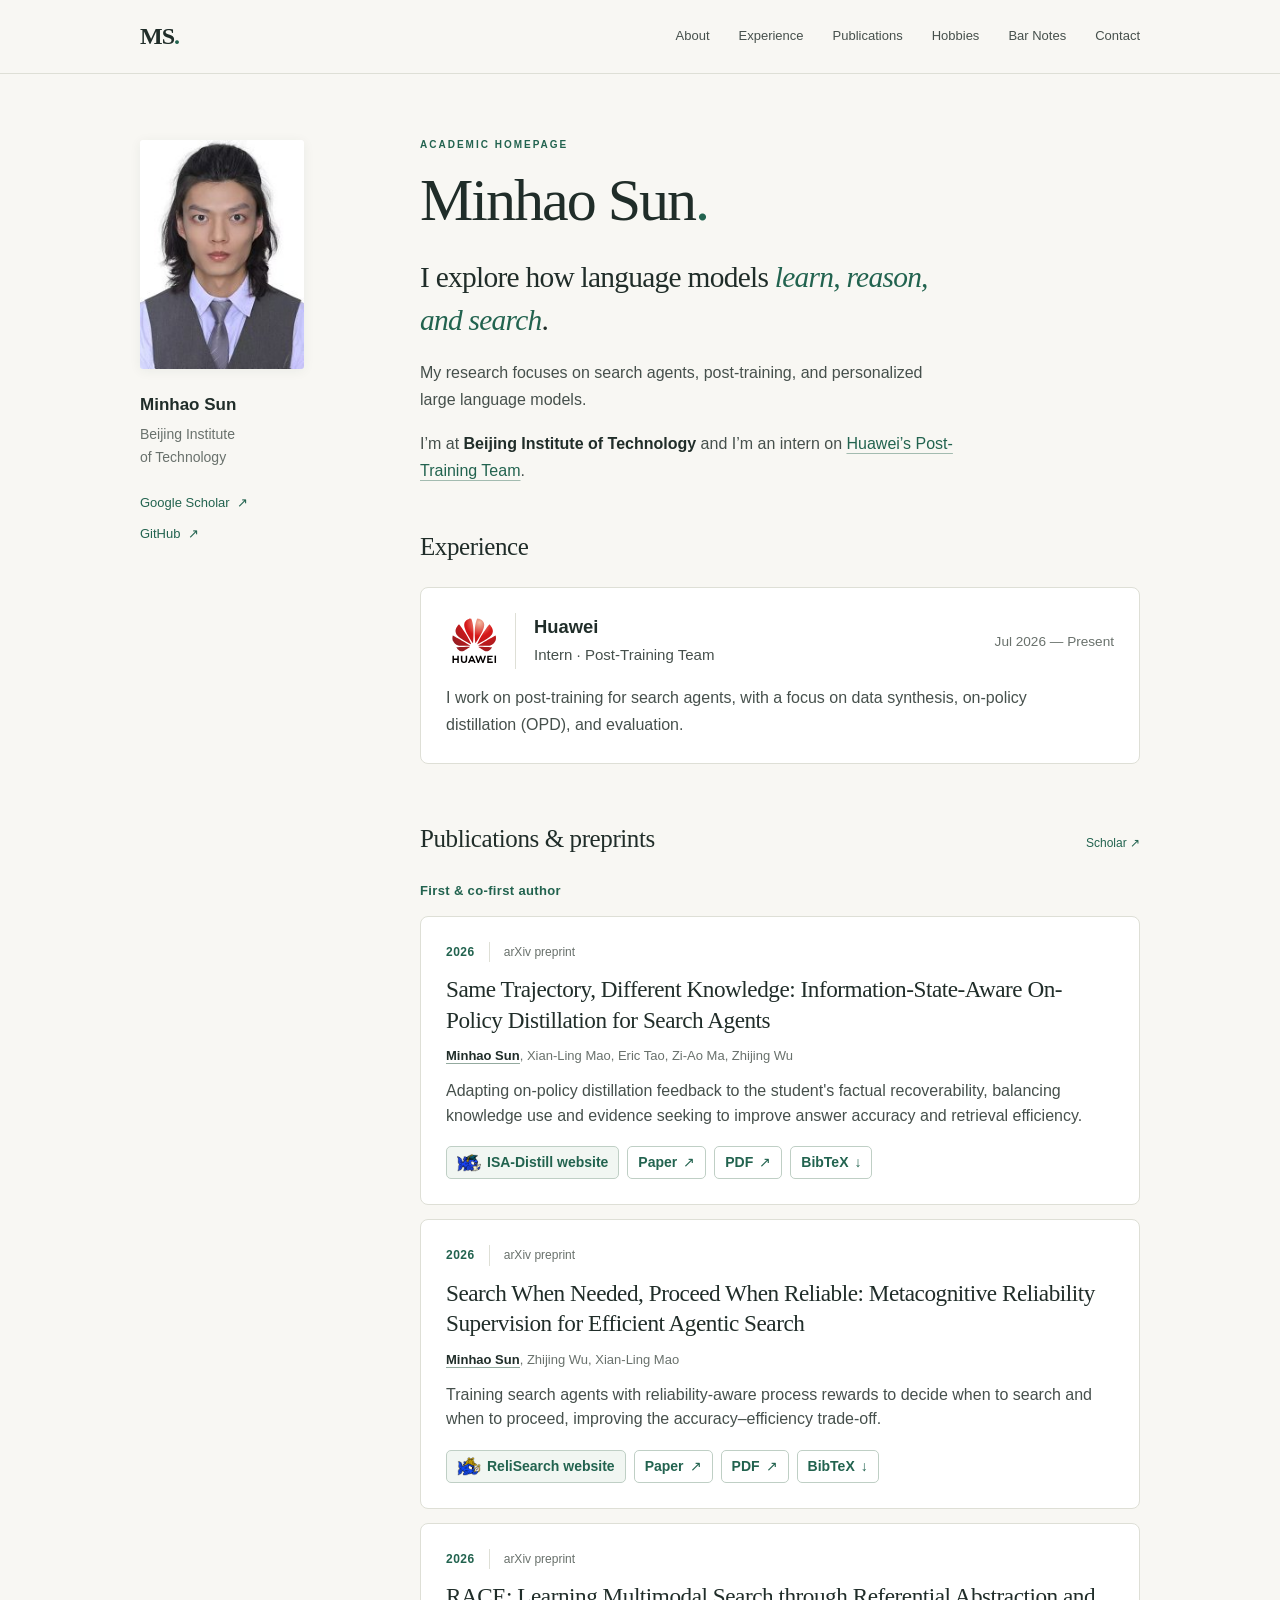
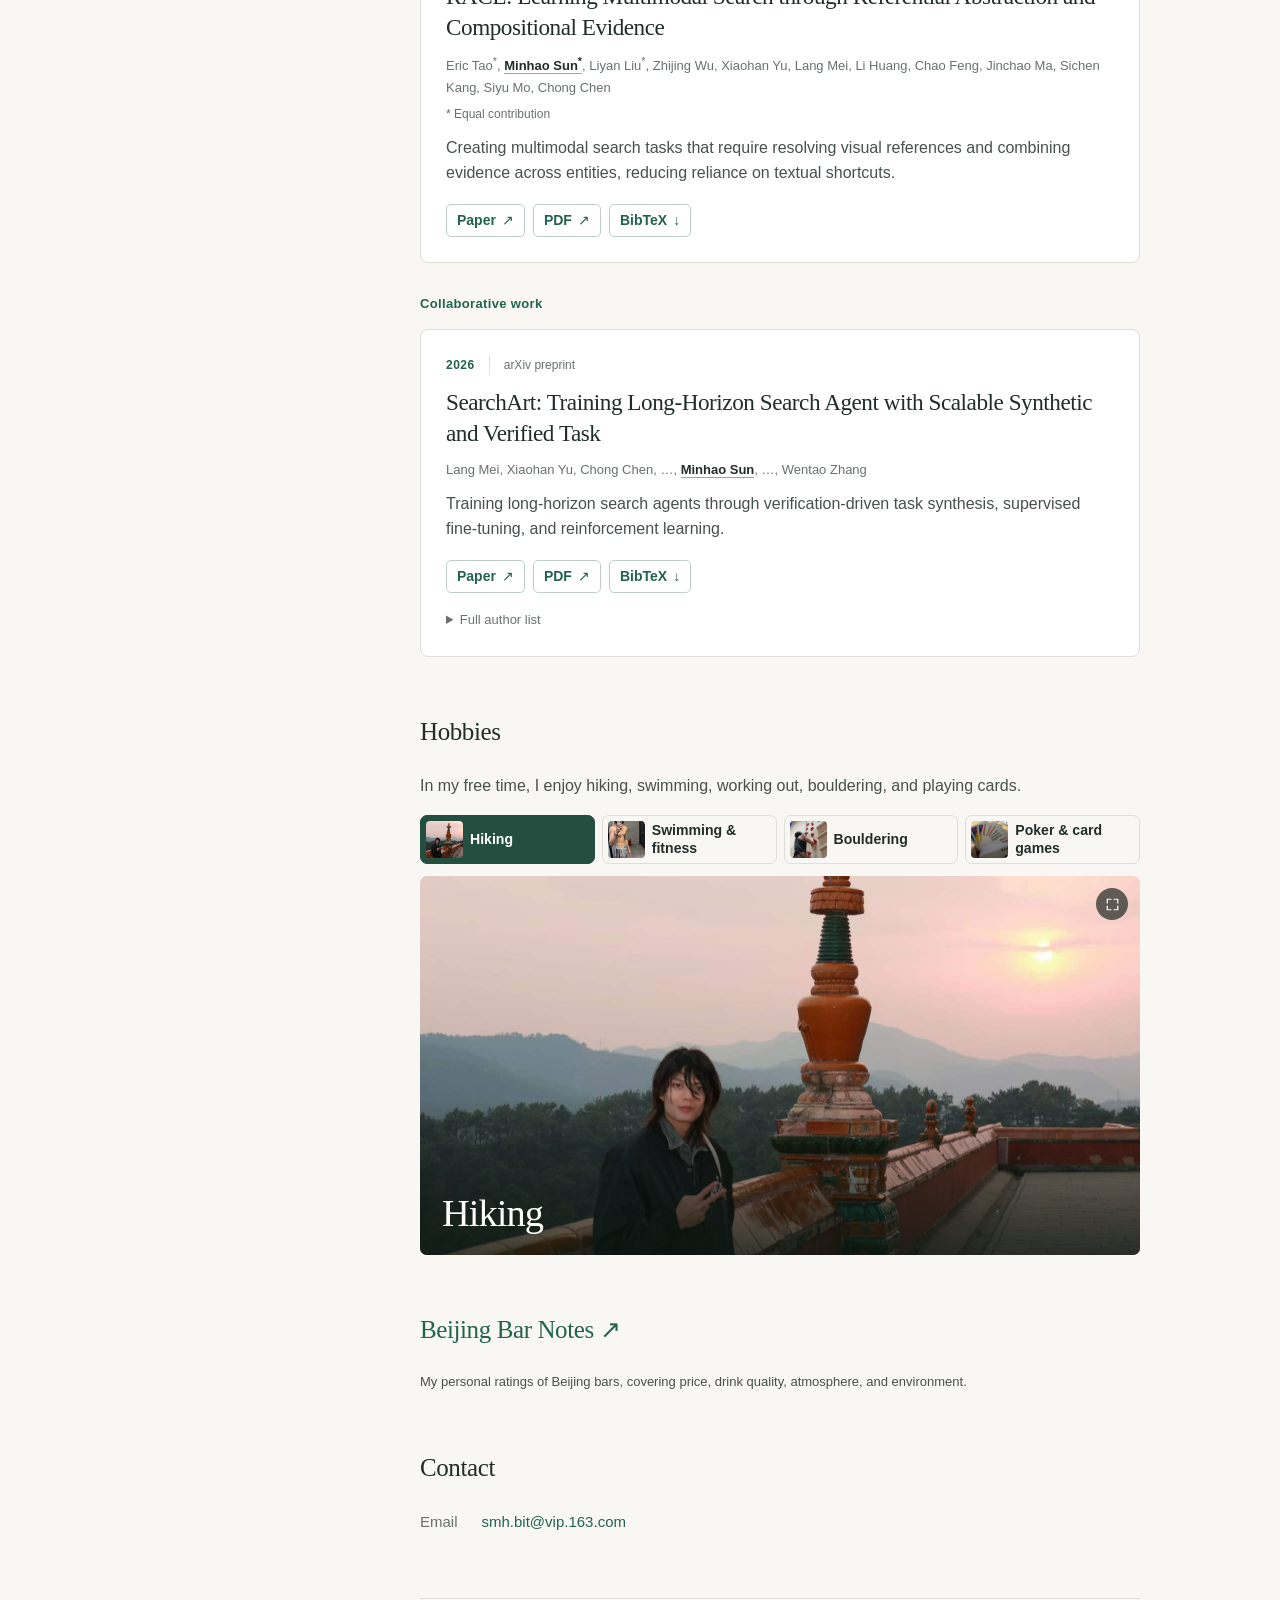
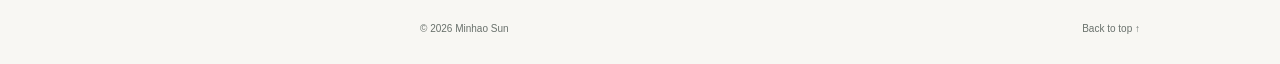
==== commit c2ccd757: "Restore two-sentence research introduction, link paper titles, and introduce hobbies" ====
--- a/index.html
+++ b/index.html
@@ -50,7 +50,8 @@
       <section id="about" class="about" aria-labelledby="name">
         <p class="eyebrow">Academic homepage</p>
         <h1 id="name">Minhao Sun<span class="name-dot" aria-hidden="true">.</span></h1>
-        <p class="research-focus">I study <em>search agents</em> and <em>personalized large language models</em>, with a focus on post-training.</p>
+        <p class="research-focus">I explore how language models <em>learn, reason, and search</em>.</p>
+        <p class="bio">My research focuses on search agents, post-training, and personalized large language models.</p>
         <div class="bio">
           <p>I’m at <strong>Beijing Institute of Technology</strong> and I’m an intern on <a href="#experience">Huawei’s Post-Training Team</a>.</p>
         </div>
@@ -80,7 +81,7 @@
           <h3 id="lead-author-title" class="publication-group-title">First &amp; co-first author</h3>
           <article class="publication" id="isa-distill">
             <div class="paper-meta"><span class="paper-year">2026</span><span>arXiv preprint</span></div>
-            <h4><a href="https://arxiv.org/abs/2611.01987">Same Trajectory, Different Knowledge: Information-State-Aware On-Policy Distillation for Search Agents</a></h4>
+            <h4><a href="ISA-OPD/">Same Trajectory, Different Knowledge: Information-State-Aware On-Policy Distillation for Search Agents</a></h4>
             <p class="authors"><strong>Minhao Sun</strong>, Xian-Ling Mao, Eric Tao, Zi-Ao Ma, Zhijing Wu</p>
             <p class="paper-description">Adapting on-policy distillation feedback to the student's factual recoverability, balancing knowledge use and evidence seeking to improve answer accuracy and retrieval efficiency.</p>
             <div class="paper-links">
@@ -92,7 +93,7 @@
           </article>
           <article class="publication" id="relisearch">
             <div class="paper-meta"><span class="paper-year">2026</span><span>arXiv preprint</span></div>
-            <h4><a href="https://arxiv.org/abs/2610.41738">Search When Needed, Proceed When Reliable: Metacognitive Reliability Supervision for Efficient Agentic Search</a></h4>
+            <h4><a href="ReliSearch/">Search When Needed, Proceed When Reliable: Metacognitive Reliability Supervision for Efficient Agentic Search</a></h4>
             <p class="authors"><strong>Minhao Sun</strong>, Zhijing Wu, Xian-Ling Mao</p>
             <p class="paper-description">Training search agents with reliability-aware process rewards to decide when to search and when to proceed, improving the accuracy–efficiency trade-off.</p>
             <div class="paper-links">
@@ -137,6 +138,7 @@
 
       <section id="hobbies" class="section hobbies" aria-labelledby="hobbies-title">
         <div class="section-heading"><h2 id="hobbies-title">Hobbies</h2></div>
+        <p>In my free time, I enjoy hiking, swimming, working out, bouldering, and playing cards.</p>
         <div class="hobby-album">
           <div class="album-tabs" role="tablist" aria-label="Choose a hobby" hidden></div>
           <div class="album-photos">
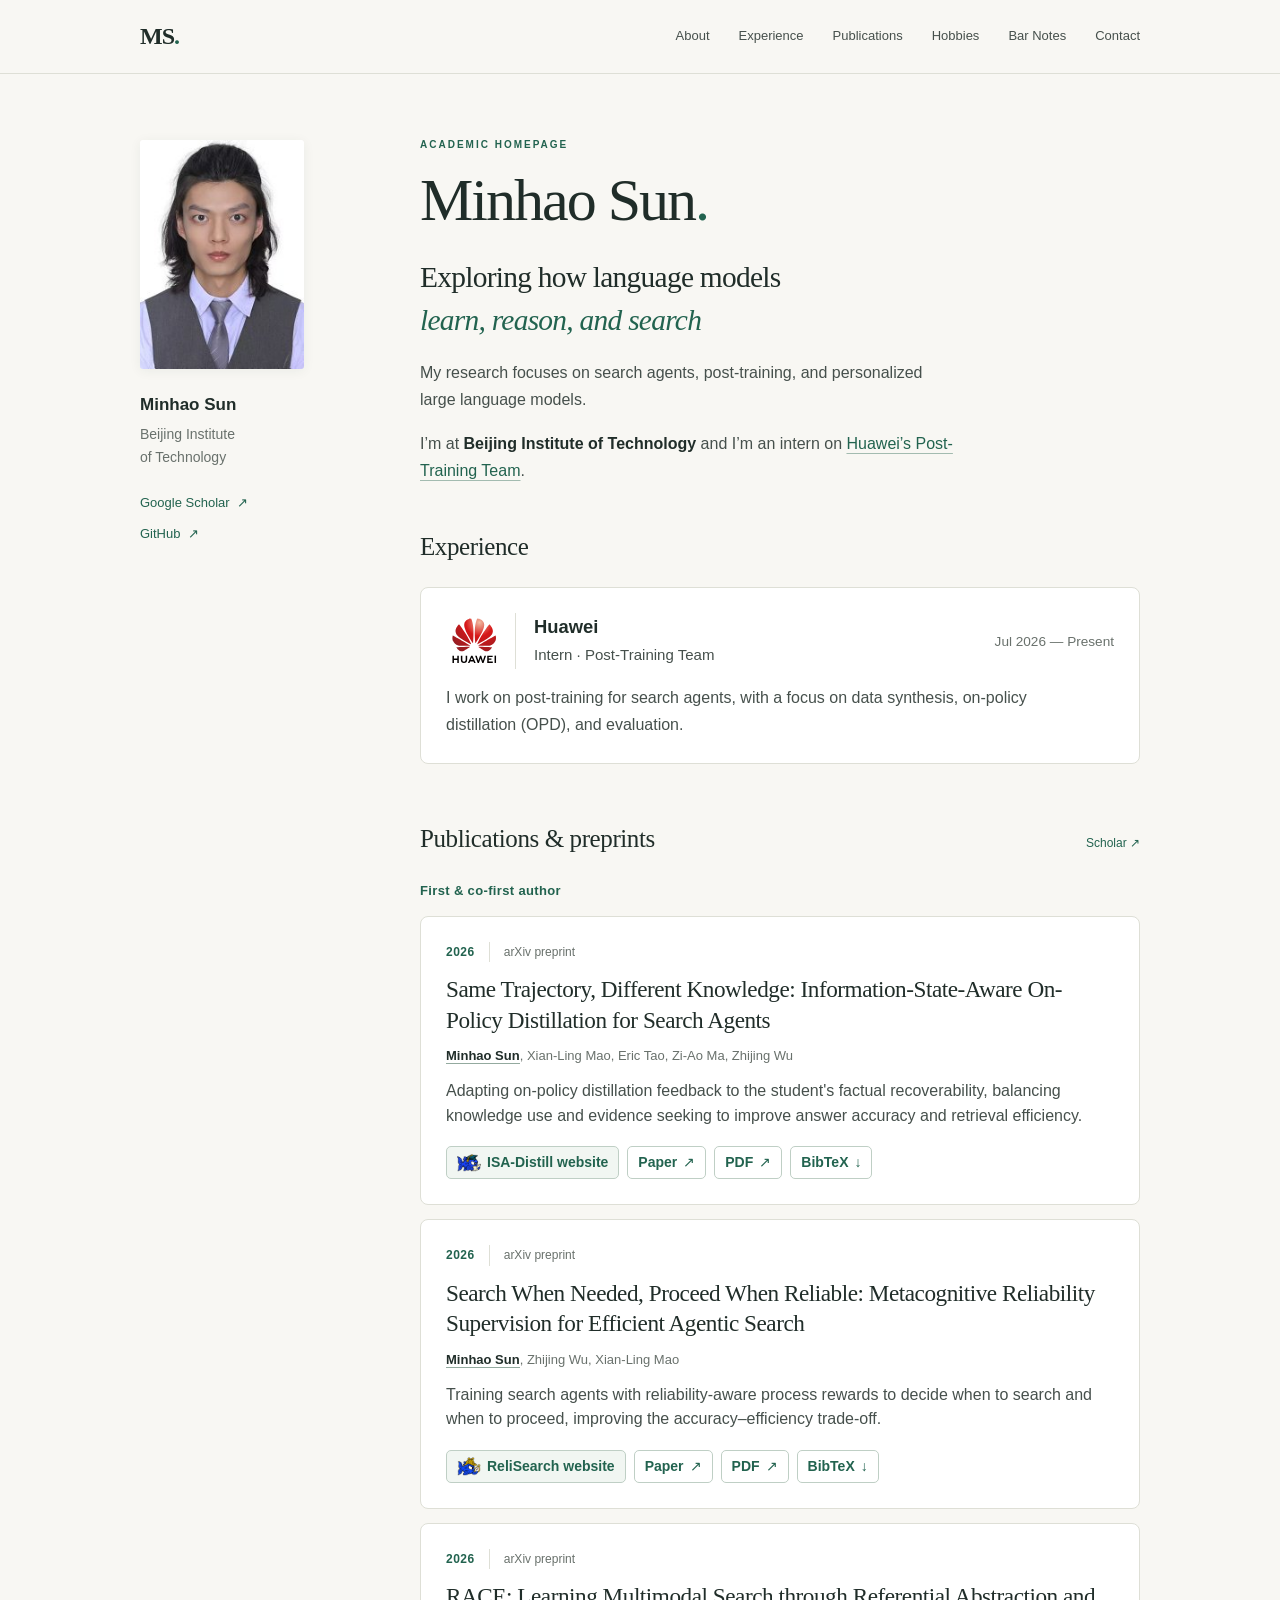
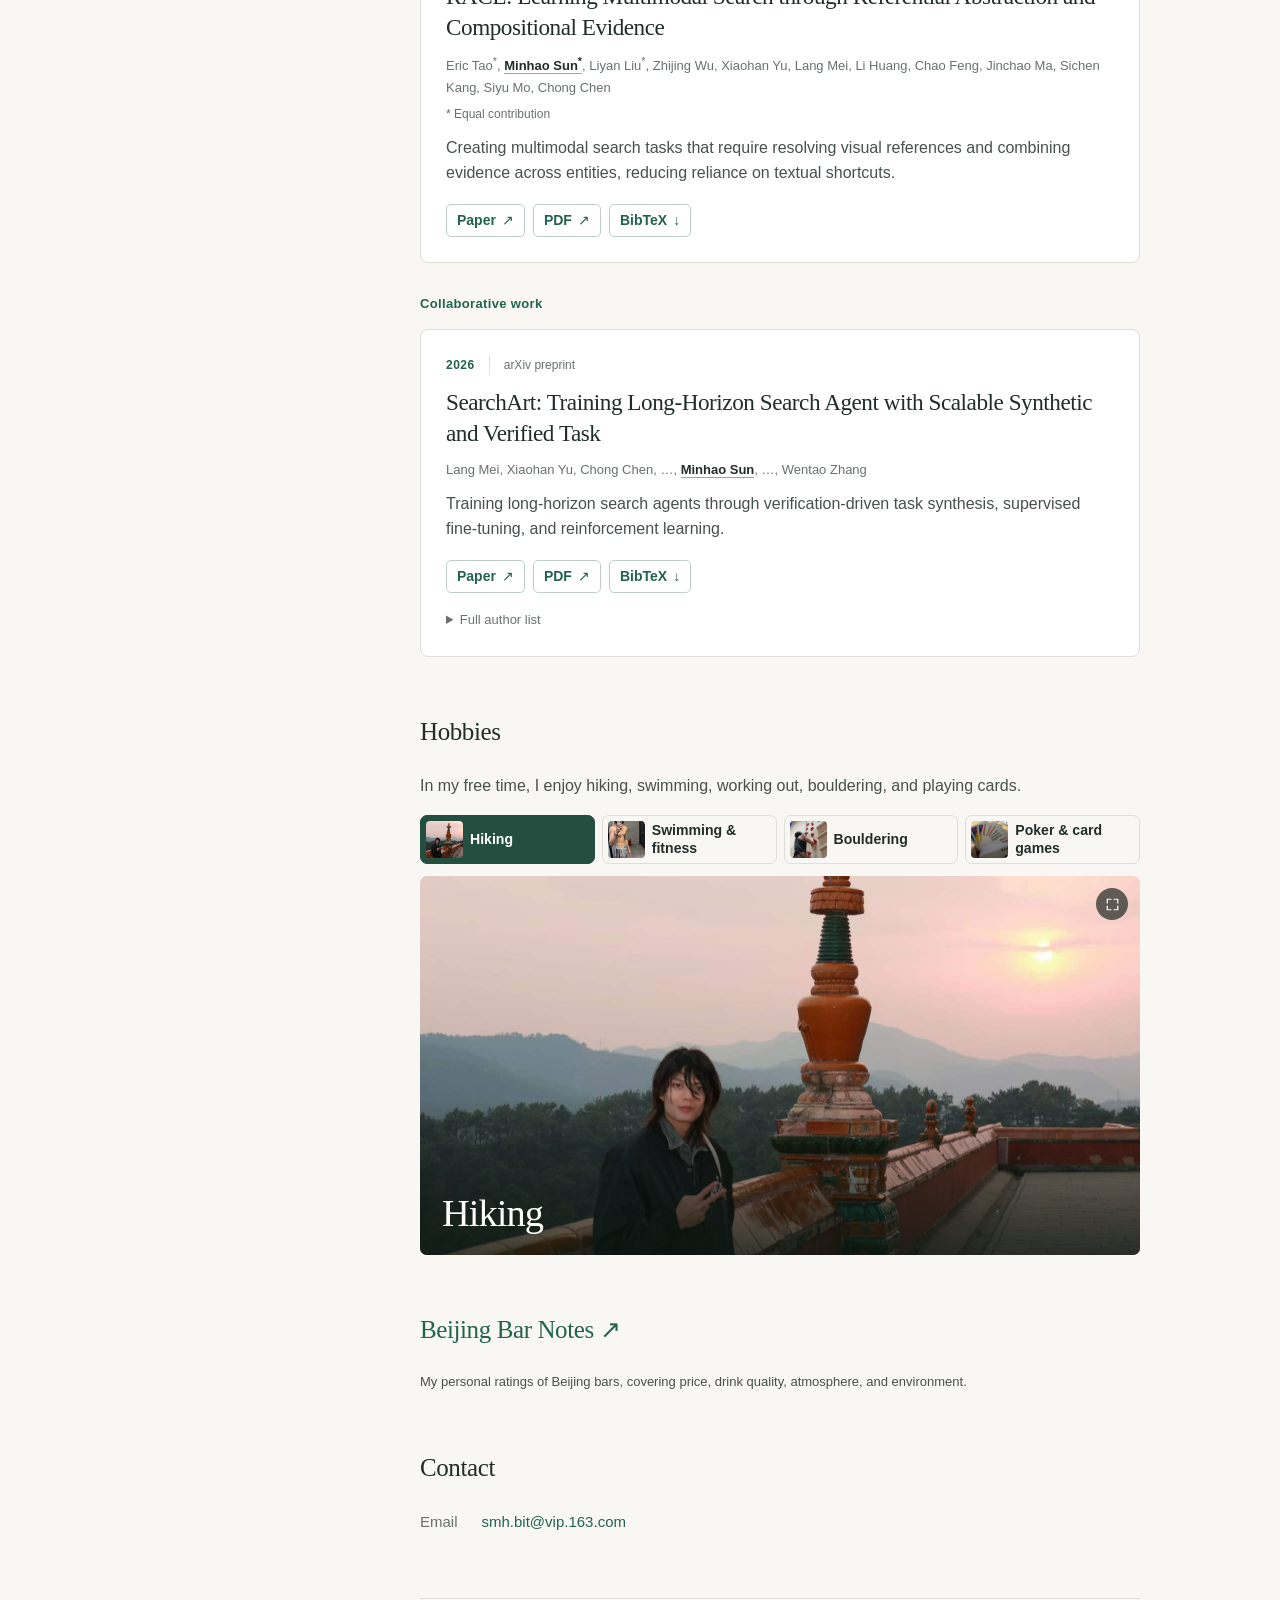
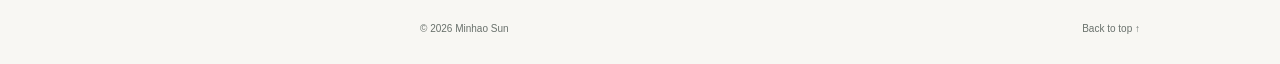
==== commit ec50edf9: "Give the homepage research tagline a two-line wordmark treatment" ====
--- a/index.html
+++ b/index.html
@@ -50,7 +50,7 @@
       <section id="about" class="about" aria-labelledby="name">
         <p class="eyebrow">Academic homepage</p>
         <h1 id="name">Minhao Sun<span class="name-dot" aria-hidden="true">.</span></h1>
-        <p class="research-focus">I explore how language models <em>learn, reason, and search</em>.</p>
+        <p class="research-focus">Exploring how language models <br><em>learn, reason, and search</em></p>
         <p class="bio">My research focuses on search agents, post-training, and personalized large language models.</p>
         <div class="bio">
           <p>I’m at <strong>Beijing Institute of Technology</strong> and I’m an intern on <a href="#experience">Huawei’s Post-Training Team</a>.</p>
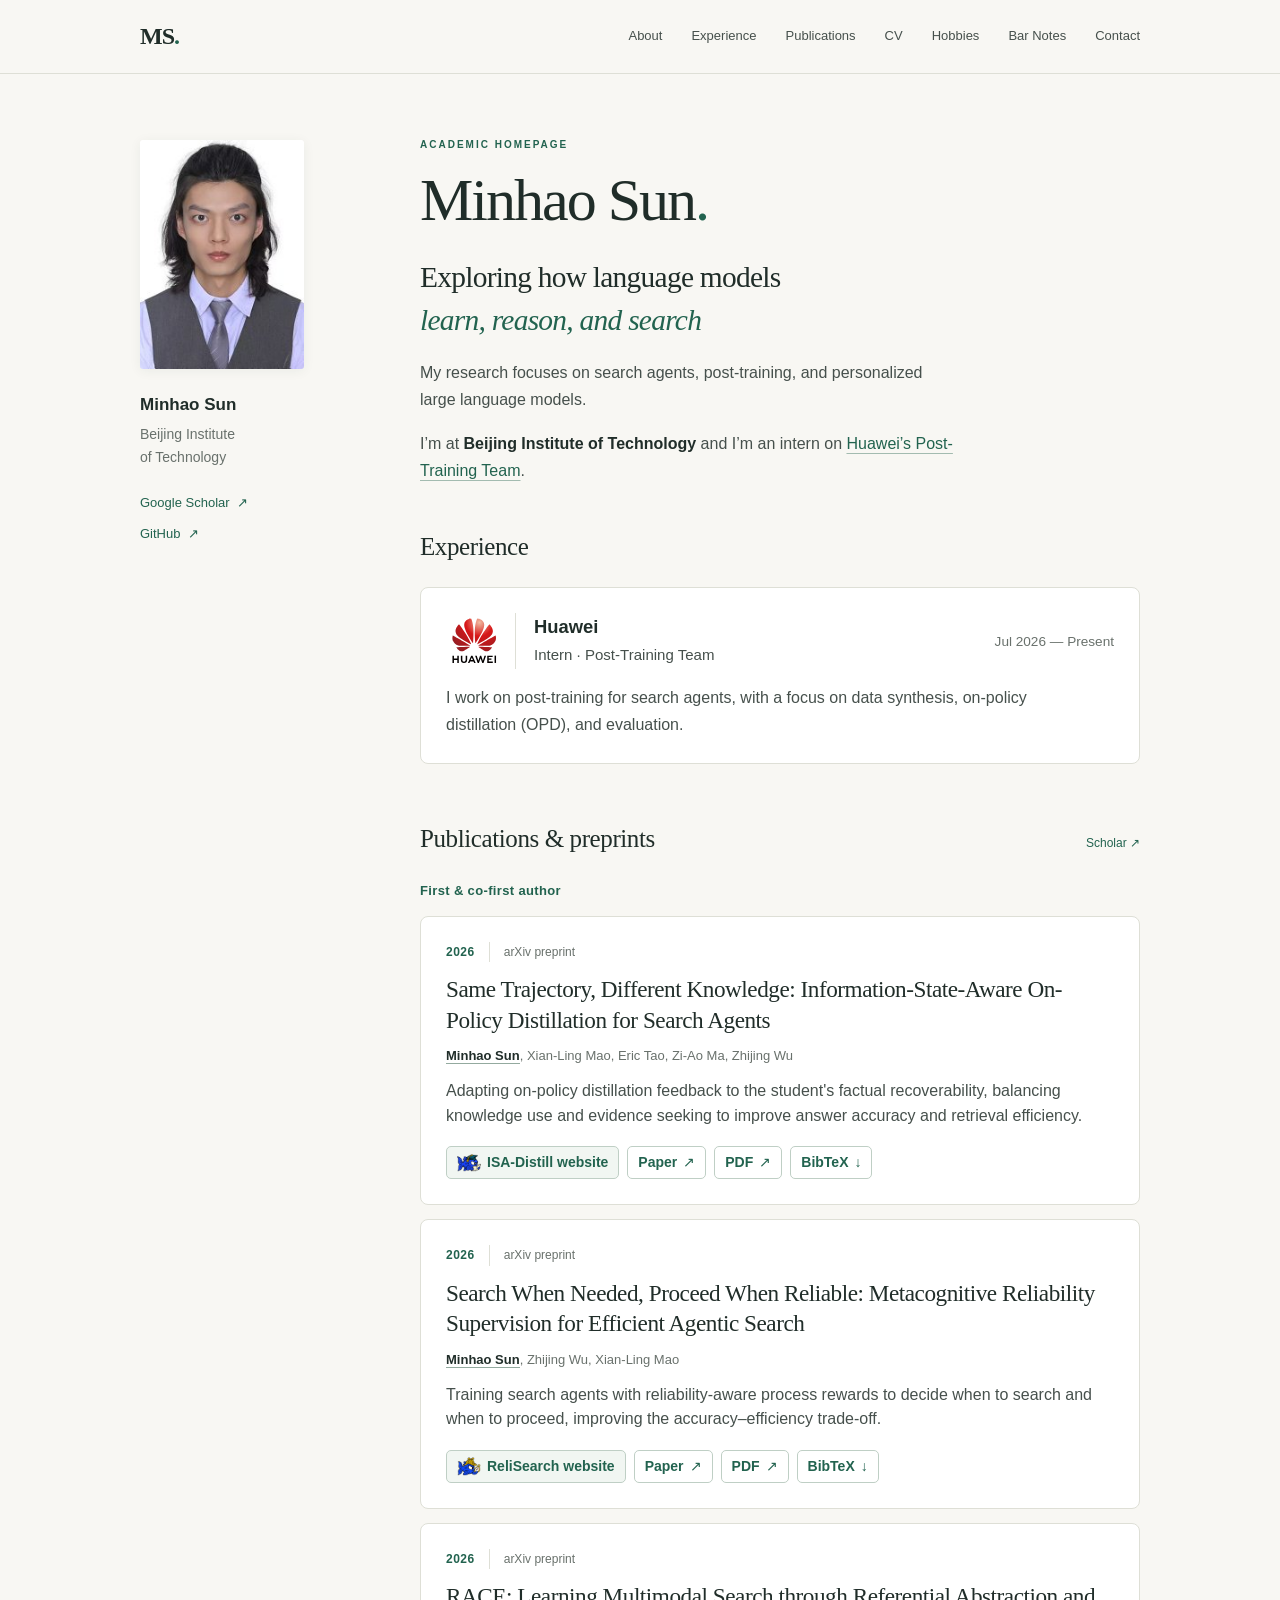
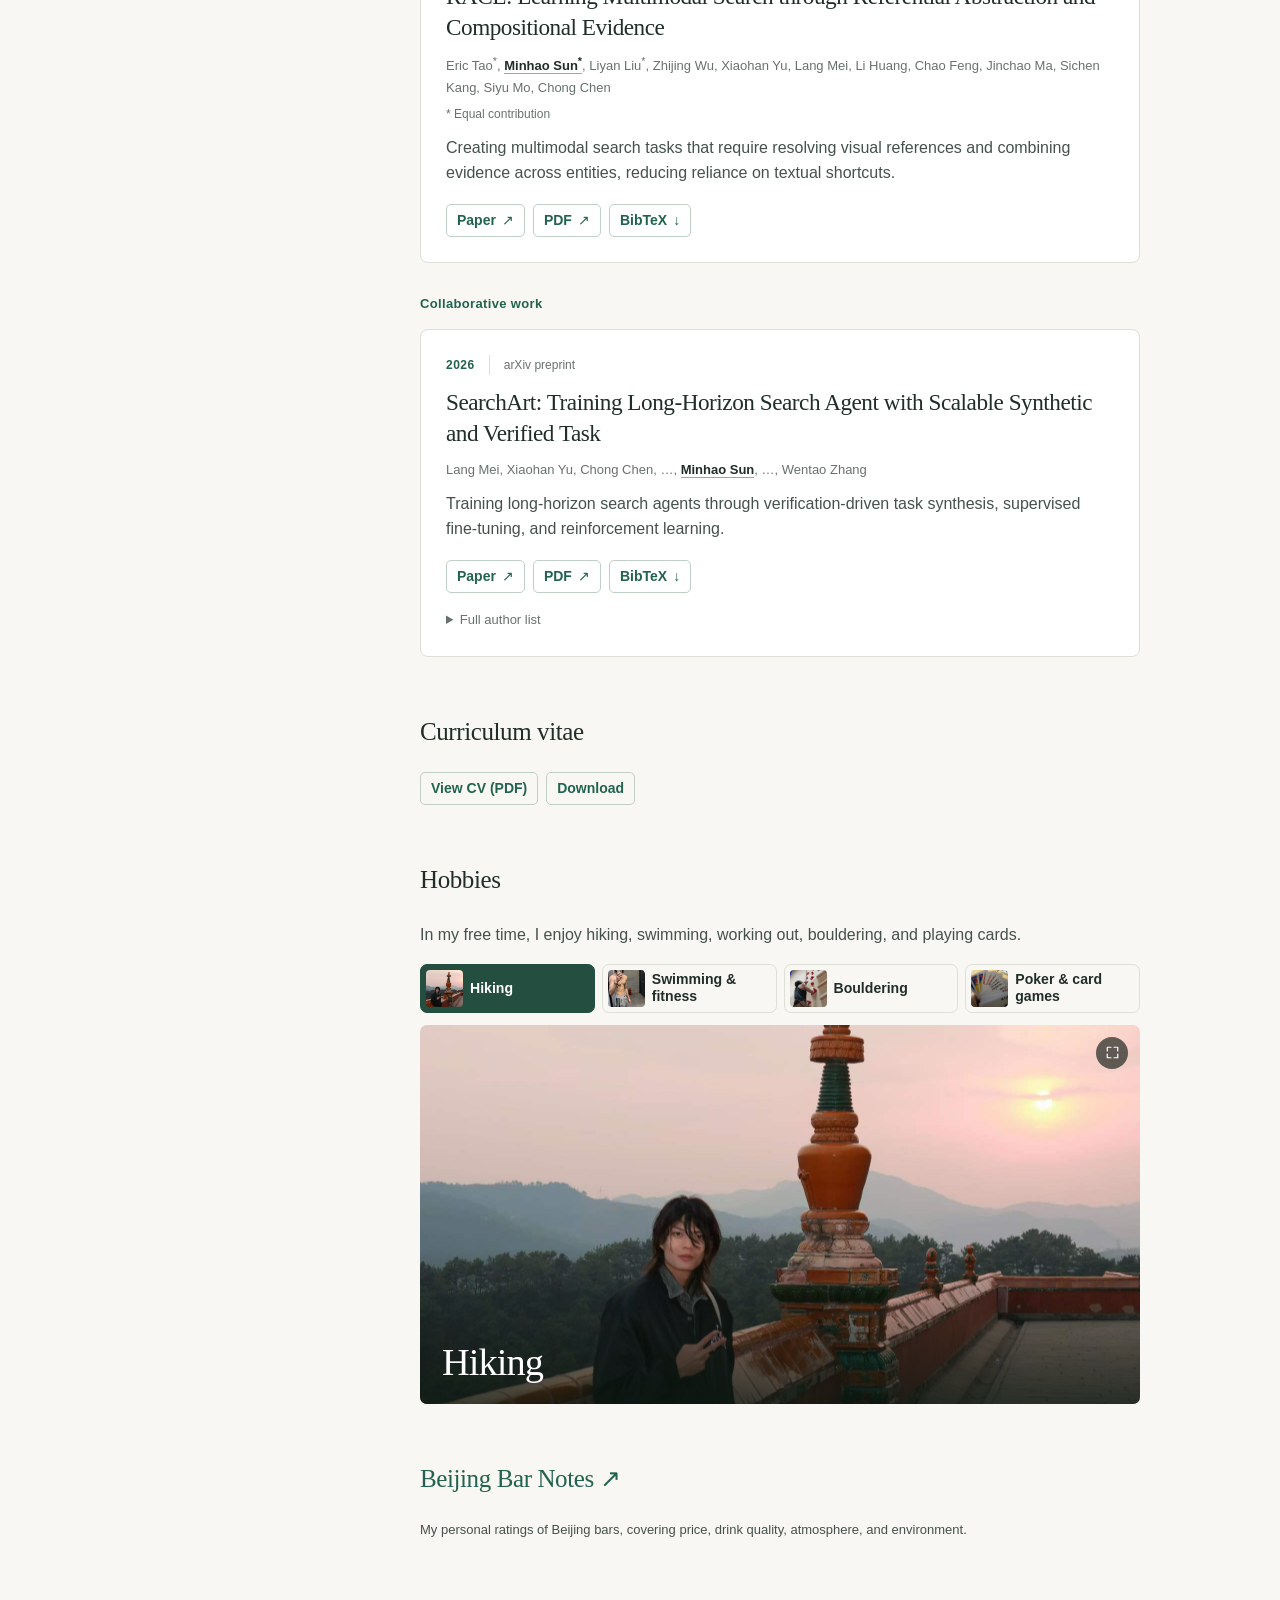
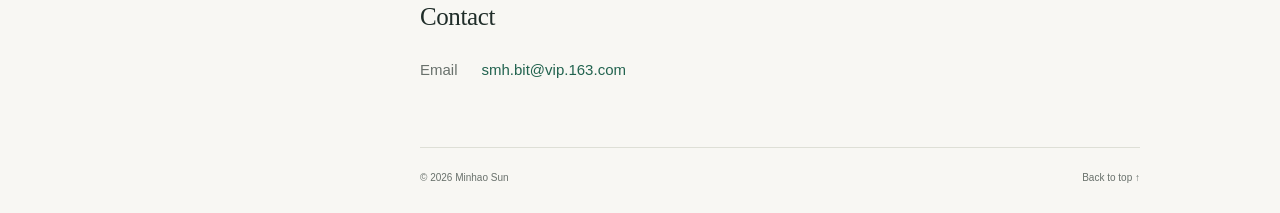
==== commit 2686c329: "Add a one-page research CV with view and download links" ====
--- a/index.html
+++ b/index.html
@@ -13,7 +13,7 @@
   <meta property="og:image" content="https://bitminhaosun.github.io/assets/portrait.jpg">
   <link rel="canonical" href="https://bitminhaosun.github.io/">
   <link rel="icon" href="assets/favicon.svg" type="image/svg+xml">
-  <link rel="stylesheet" href="styles.css?v=87d8f8a6a1">
+  <link rel="stylesheet" href="styles.css?v=e8868190b9">
   <link rel="stylesheet" href="hobbies.css">
   <script src="hobbies.js" defer></script>
 </head>
@@ -26,6 +26,7 @@
         <a href="#about">About</a>
         <a href="#experience">Experience</a>
         <a href="#publications">Publications</a>
+        <a href="#cv">CV</a>
         <a href="#hobbies">Hobbies</a>
         <a href="#bar-notes">Bar Notes</a>
         <a href="#contact">Contact</a>
@@ -136,6 +137,14 @@
         </section>
       </section>
 
+      <section id="cv" class="section" aria-labelledby="cv-title">
+        <div class="section-heading"><h2 id="cv-title">Curriculum vitae</h2></div>
+        <div class="paper-links">
+          <a href="assets/minhao-sun-cv.pdf" type="application/pdf">View CV (PDF)</a>
+          <a href="assets/minhao-sun-cv.pdf" download="Minhao-Sun-CV.pdf" aria-label="Download Minhao Sun’s CV as a PDF">Download</a>
+        </div>
+      </section>
+
       <section id="hobbies" class="section hobbies" aria-labelledby="hobbies-title">
         <div class="section-heading"><h2 id="hobbies-title">Hobbies</h2></div>
         <p>In my free time, I enjoy hiking, swimming, working out, bouldering, and playing cards.</p>
--- a/styles.css
+++ b/styles.css
@@ -119,6 +119,9 @@
   nav { width: 100%; }
 
 }
+@media (max-width: 360px) {
+  .research-focus { font-size: 1.125rem; }
+}
 @media (prefers-reduced-motion: reduce) { html { scroll-behavior: auto; } }
 @media print {
   body { background: white; font-size: 12px; }
